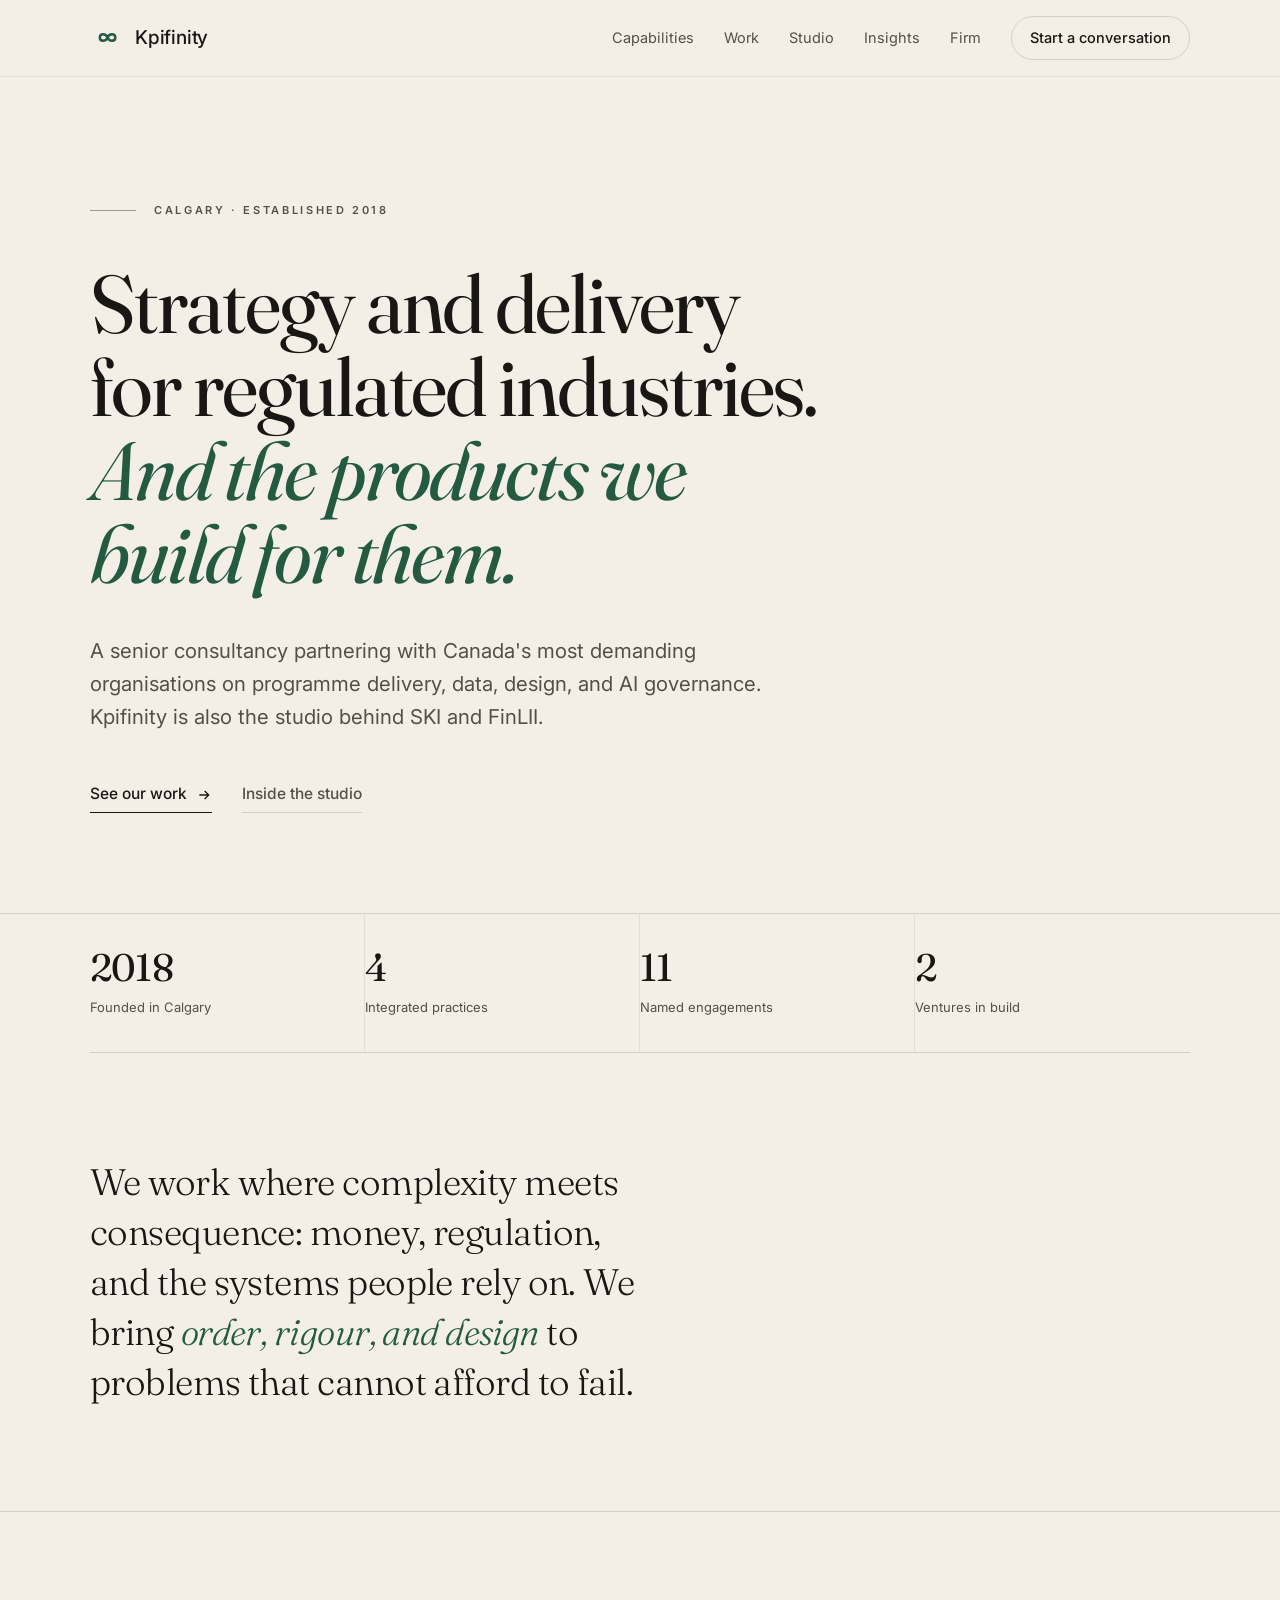
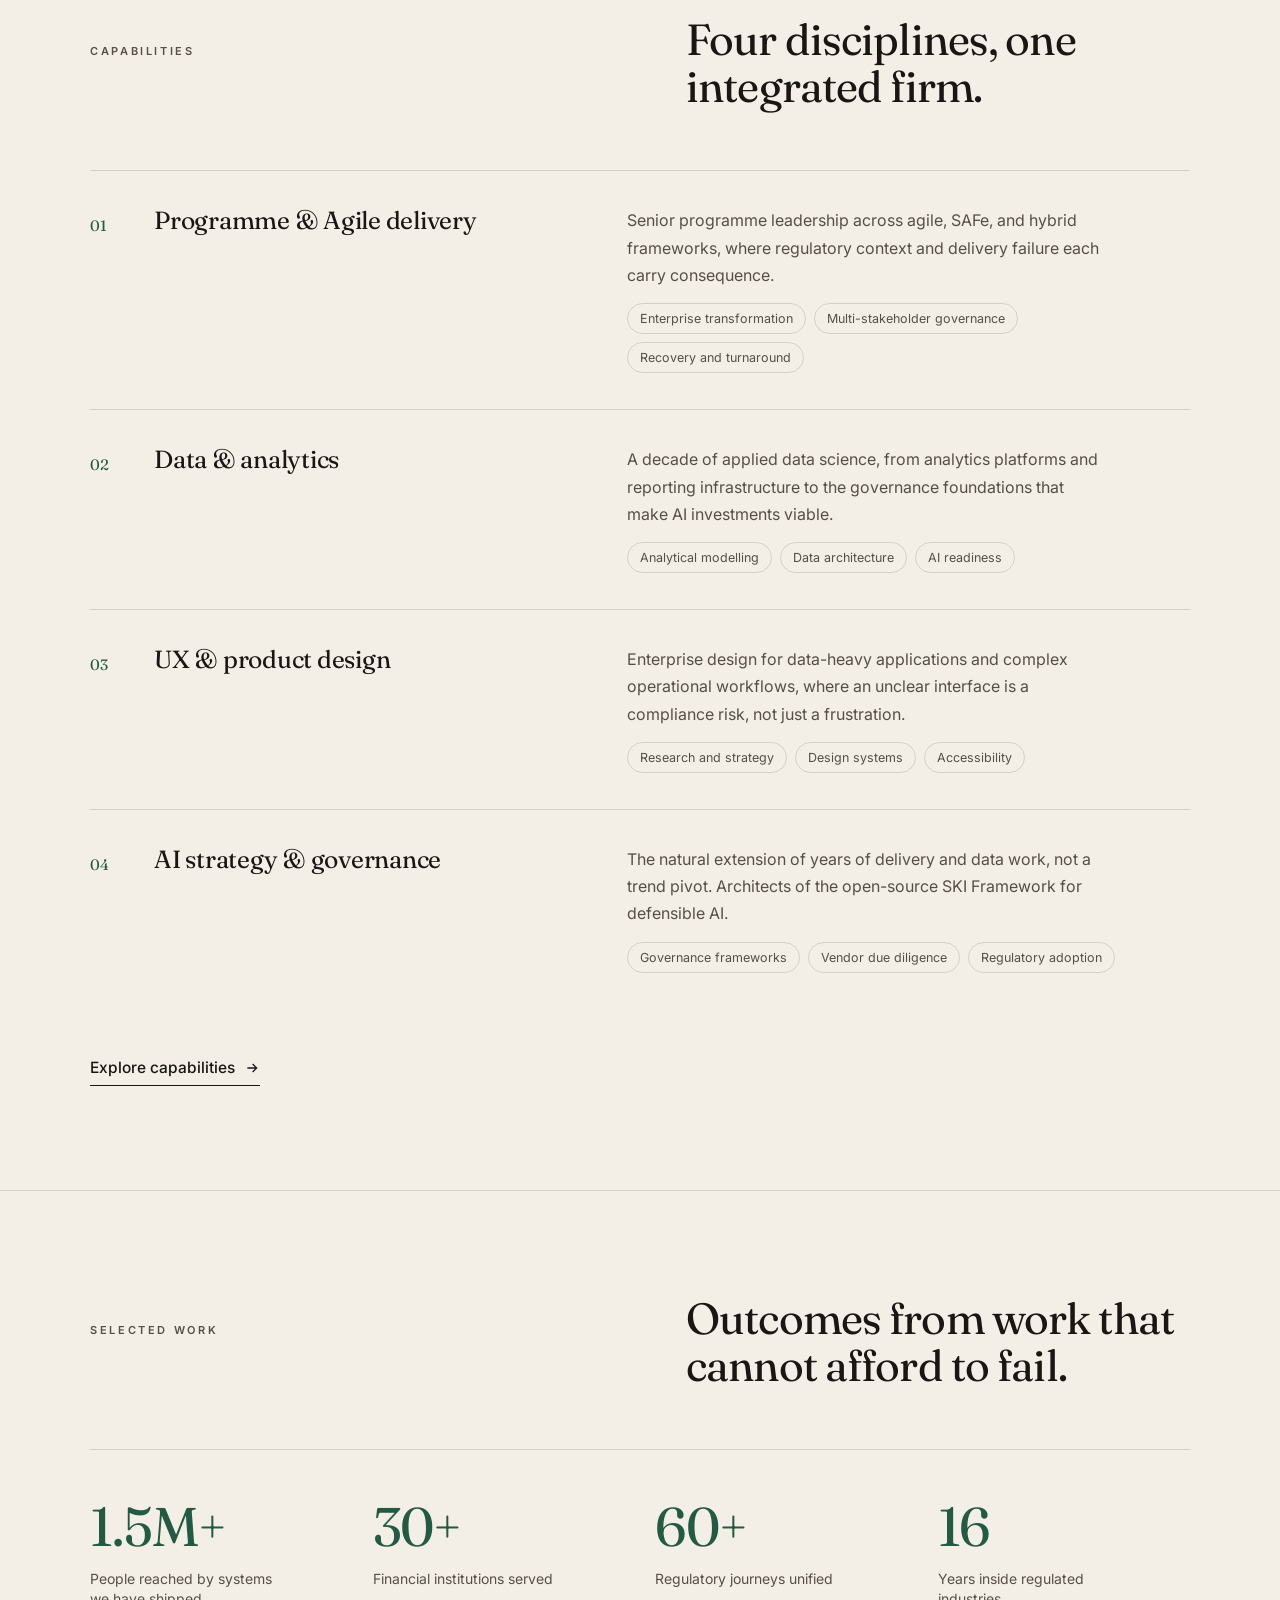
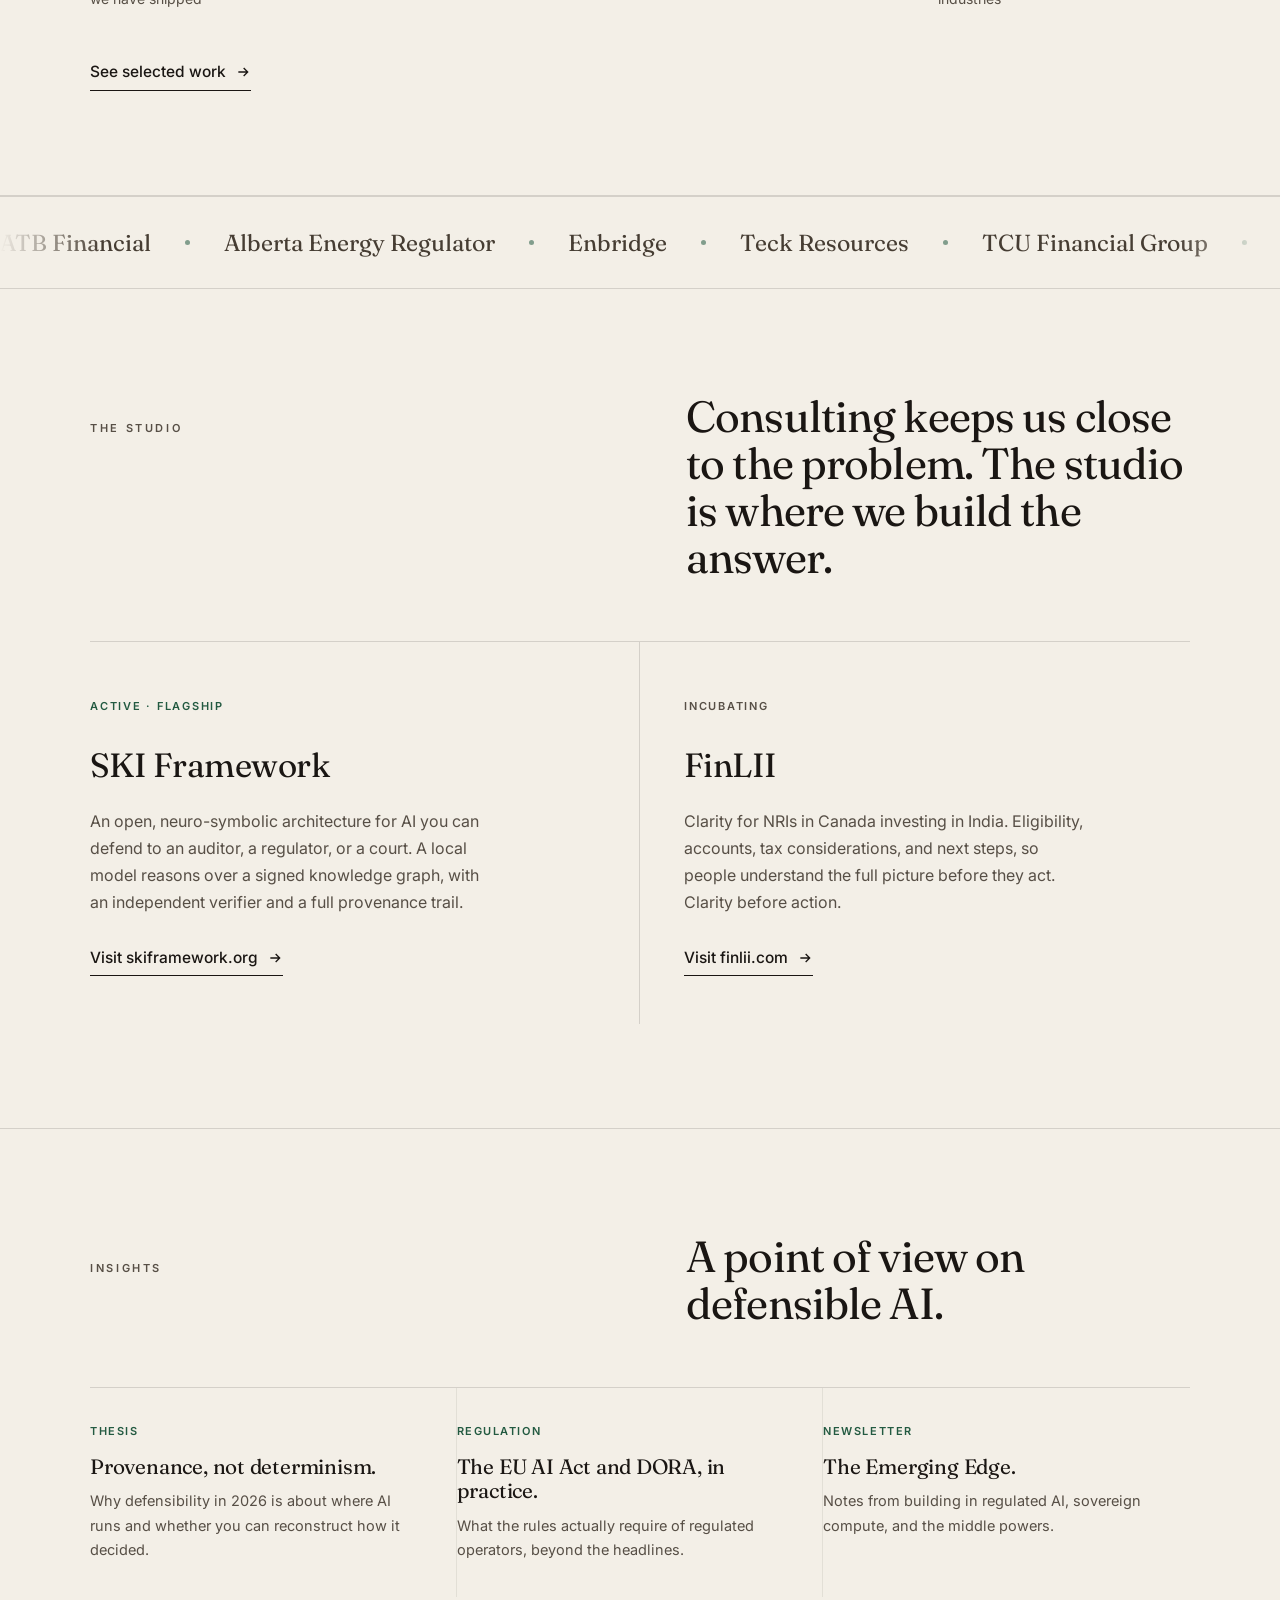
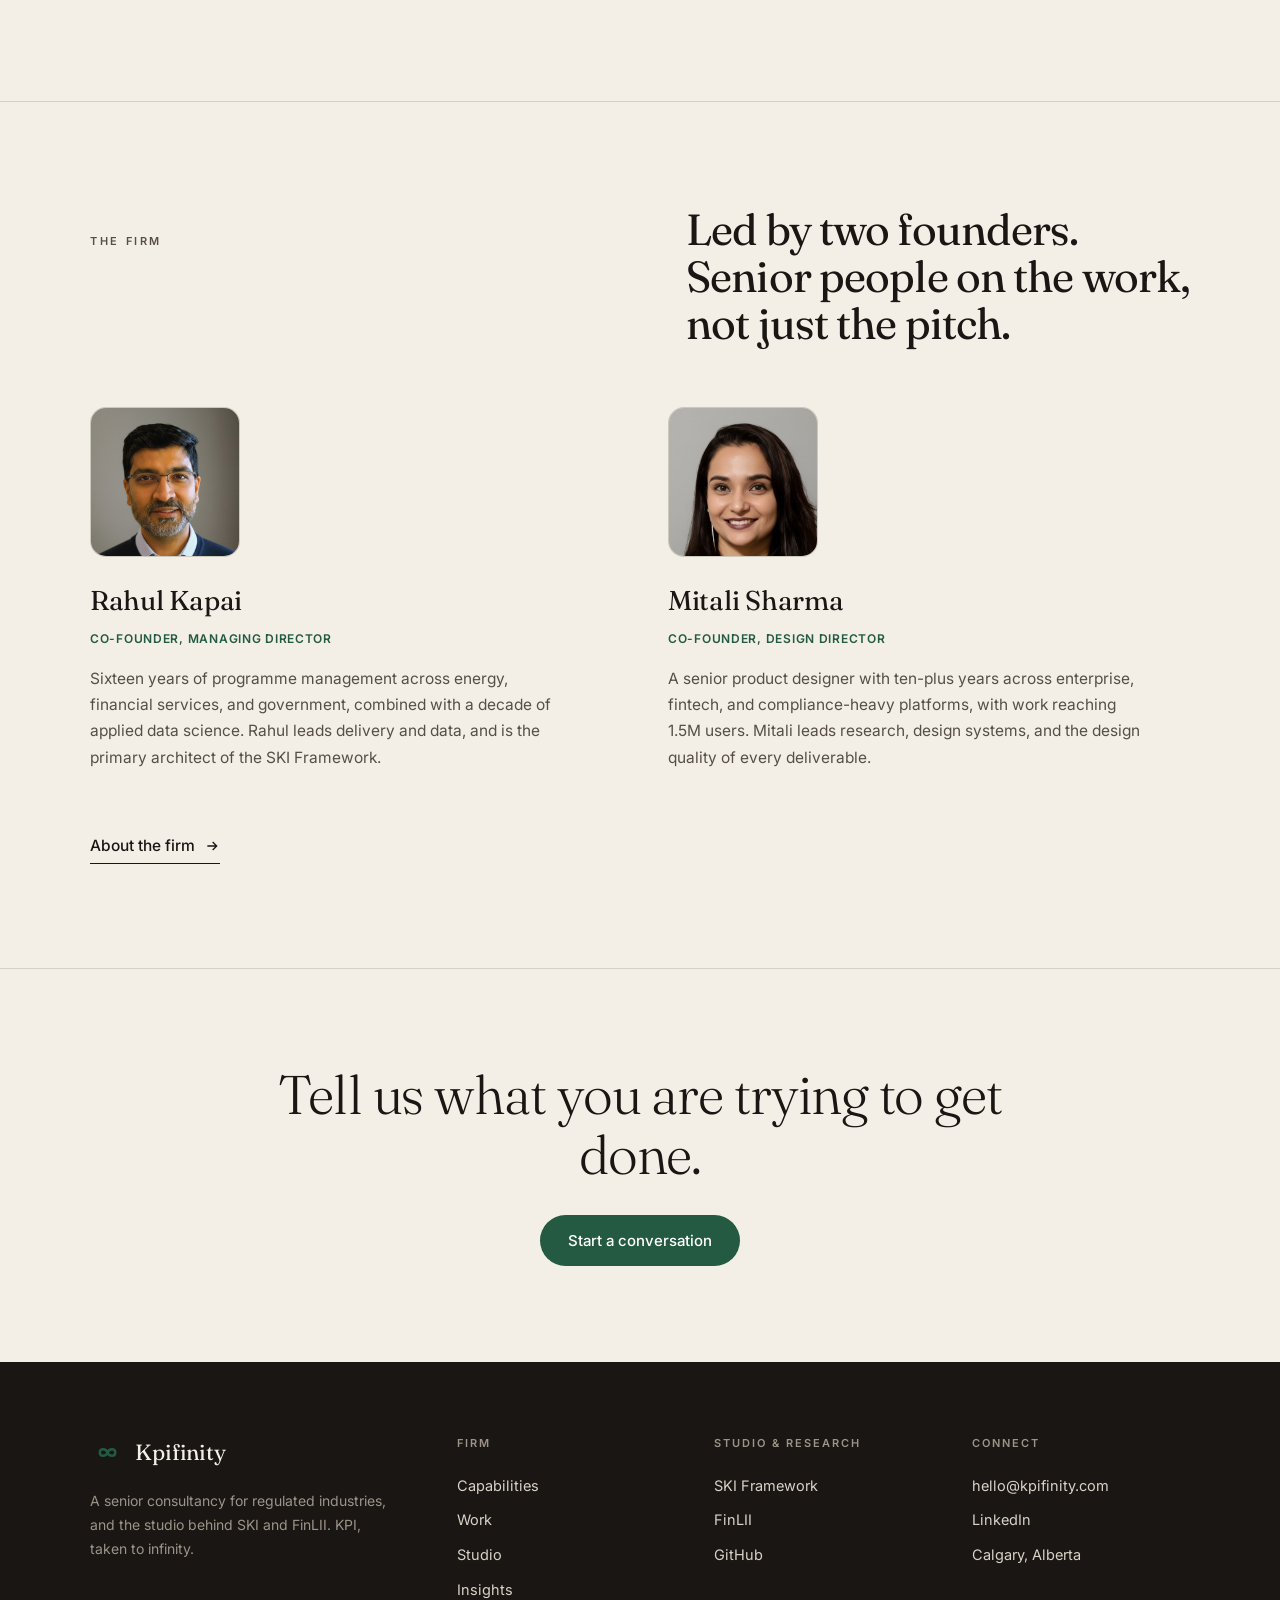
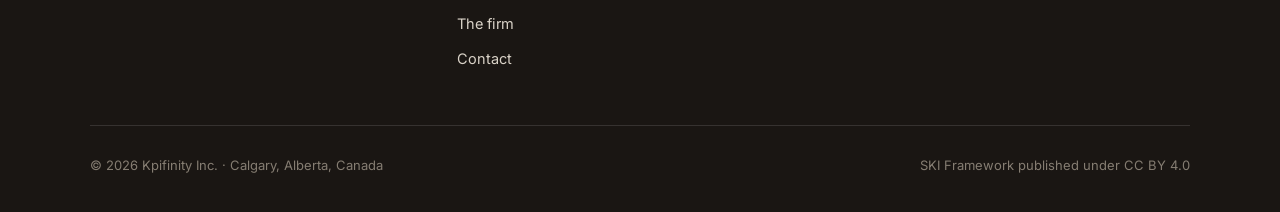
==== index.html @ 9489ce5f "Kpifinity website: initial publish" ====
<!DOCTYPE html>
<html lang="en">
<head>
<meta charset="utf-8">
<meta name="viewport" content="width=device-width, initial-scale=1">
<title>Kpifinity · Strategy and delivery for regulated industries</title>
<meta name="description" content="A senior consultancy partnering with Canada's regulated organisations on programme delivery, data, design, and AI governance. The studio behind SKI and FinLII.">
<link rel="canonical" href="https://kpifinity.com/">
<meta name="theme-color" content="#F3EFE7">
<meta property="og:type" content="website">
<meta property="og:site_name" content="Kpifinity">
<meta property="og:title" content="Kpifinity · Strategy and delivery for regulated industries">
<meta property="og:description" content="A senior consultancy partnering with Canada's regulated organisations on programme delivery, data, design, and AI governance. The studio behind SKI and FinLII.">
<meta property="og:url" content="https://kpifinity.com/">
<meta property="og:image" content="https://kpifinity.com/assets/img/og-image.png">
<meta name="twitter:card" content="summary_large_image">
<meta name="twitter:title" content="Kpifinity · Strategy and delivery for regulated industries">
<meta name="twitter:description" content="A senior consultancy partnering with Canada's regulated organisations on programme delivery, data, design, and AI governance. The studio behind SKI and FinLII.">
<meta name="twitter:image" content="https://kpifinity.com/assets/img/og-image.png">
<link rel="icon" href="assets/img/favicon.svg" type="image/svg+xml">
<link rel="apple-touch-icon" href="assets/img/favicon.svg">
<link rel="stylesheet" href="assets/css/site.css">
</head>
<body>
<a class="skip" href="#main">Skip to content</a>
<nav class="site" aria-label="Primary"><div class="wrap nav-in">
  <a class="brand" href="index.html"><img src="assets/img/logo.svg" alt="">Kpifinity</a>
  <button class="nav-burger" aria-label="Open menu" aria-expanded="false" aria-controls="navlinks"><span></span><span></span><span></span></button>
  <div class="nav-links" id="navlinks"><a href="capabilities.html">Capabilities</a><a href="work.html">Work</a><a href="studio.html">Studio</a><a href="insights.html">Insights</a><a href="firm.html">Firm</a><a class="nav-cta" href="contact.html">Start a conversation</a></div>
</div></nav>
<main id="main">
<header class="hero"><div class="wrap reveal">
  <div class="kick"><span class="ln"></span><span class="lbl">Calgary &middot; Established 2018</span></div>
  <h1 class="disp">Strategy and delivery for regulated industries. <span class="it acc">And the products we build for them.</span></h1>
  <p class="lead">A senior consultancy partnering with Canada's most demanding organisations on programme delivery, data, design, and AI governance. Kpifinity is also the studio behind SKI and FinLII.</p>
  <div class="hero-cta">
    <a class="link-arrow" href="work.html">See our work <svg viewBox="0 0 24 24" fill="none" stroke="currentColor" stroke-width="2"><path d="M5 12h14M13 6l6 6-6 6"/></svg></a>
    <a class="link-arrow ghost" href="studio.html">Inside the studio</a>
  </div>
</div></header>

<div class="wrap"><div class="meta">
  <div><div class="n serif">2018</div><div class="t">Founded in Calgary</div></div>
  <div><div class="n serif">4</div><div class="t">Integrated practices</div></div>
  <div><div class="n serif">11</div><div class="t">Named engagements</div></div>
  <div><div class="n serif">2</div><div class="t">Ventures in build</div></div>
</div></div>

<section class="blk"><div class="wrap">
  <p class="manifesto">We work where complexity meets consequence: money, regulation, and the systems people rely on. We bring <span class="acc">order, rigour, and design</span> to problems that cannot afford to fail.</p>
</div></section>

<section class="blk"><div class="wrap">
  <div class="sec-head"><span class="lbl">Capabilities</span><h2>Four disciplines, one integrated firm.</h2></div>
  <div class="cap"><div class="idx serif">01</div><div class="cap-body"><h3>Programme &amp; Agile delivery</h3><div><p>Senior programme leadership across agile, SAFe, and hybrid frameworks, where regulatory context and delivery failure each carry consequence.</p><ul><li>Enterprise transformation</li><li>Multi-stakeholder governance</li><li>Recovery and turnaround</li></ul></div></div></div>
  <div class="cap"><div class="idx serif">02</div><div class="cap-body"><h3>Data &amp; analytics</h3><div><p>A decade of applied data science, from analytics platforms and reporting infrastructure to the governance foundations that make AI investments viable.</p><ul><li>Analytical modelling</li><li>Data architecture</li><li>AI readiness</li></ul></div></div></div>
  <div class="cap"><div class="idx serif">03</div><div class="cap-body"><h3>UX &amp; product design</h3><div><p>Enterprise design for data-heavy applications and complex operational workflows, where an unclear interface is a compliance risk, not just a frustration.</p><ul><li>Research and strategy</li><li>Design systems</li><li>Accessibility</li></ul></div></div></div>
  <div class="cap"><div class="idx serif">04</div><div class="cap-body"><h3>AI strategy &amp; governance</h3><div><p>The natural extension of years of delivery and data work, not a trend pivot. Architects of the open-source SKI Framework for defensible AI.</p><ul><li>Governance frameworks</li><li>Vendor due diligence</li><li>Regulatory adoption</li></ul></div></div></div>
  <div style="margin-top:44px"><a class="link-arrow" href="capabilities.html">Explore capabilities <svg viewBox="0 0 24 24" fill="none" stroke="currentColor" stroke-width="2"><path d="M5 12h14M13 6l6 6-6 6"/></svg></a></div>
</div></section>

<section class="blk"><div class="wrap">
  <div class="sec-head"><span class="lbl">Selected work</span><h2>Outcomes from work that cannot afford to fail.</h2></div>
  <div class="impact">
    <div class="im"><b class="serif">1.5M+</b><span>People reached by systems we have shipped</span></div>
    <div class="im"><b class="serif">30+</b><span>Financial institutions served</span></div>
    <div class="im"><b class="serif">60+</b><span>Regulatory journeys unified</span></div>
    <div class="im"><b class="serif">16</b><span>Years inside regulated industries</span></div>
  </div>
  <div style="margin-top:48px"><a class="link-arrow" href="work.html">See selected work <svg viewBox="0 0 24 24" fill="none" stroke="currentColor" stroke-width="2"><path d="M5 12h14M13 6l6 6-6 6"/></svg></a></div>
</div></section>
<div class="clientband"><div class="marquee"><div class="marquee-track"><span>ATB Financial</span><span>Alberta Energy Regulator</span><span>Enbridge</span><span>Teck Resources</span><span>TCU Financial Group</span><span>Parkland</span><span>Celero</span><span>SAIT</span><span>BC Ministry of Finance</span><span>BC Ministry of Mining &amp; Critical Minerals</span><span>BlackTech</span><span>ATB Financial</span><span>Alberta Energy Regulator</span><span>Enbridge</span><span>Teck Resources</span><span>TCU Financial Group</span><span>Parkland</span><span>Celero</span><span>SAIT</span><span>BC Ministry of Finance</span><span>BC Ministry of Mining &amp; Critical Minerals</span><span>BlackTech</span></div></div></div>

<section class="blk"><div class="wrap">
  <div class="sec-head"><span class="lbl">The studio</span><h2>Consulting keeps us close to the problem. The studio is where we build the answer.</h2></div>
  <div class="studio">
    <div class="vent"><span class="vtag a">Active &middot; Flagship</span><h3>SKI Framework</h3><p>An open, neuro-symbolic architecture for AI you can defend to an auditor, a regulator, or a court. A local model reasons over a signed knowledge graph, with an independent verifier and a full provenance trail.</p><a class="link-arrow" href="https://skiframework.org">Visit skiframework.org <svg viewBox="0 0 24 24" fill="none" stroke="currentColor" stroke-width="2"><path d="M5 12h14M13 6l6 6-6 6"/></svg></a></div>
    <div class="vent"><span class="vtag i">Incubating</span><h3>FinLII</h3><p>Clarity for NRIs in Canada investing in India. Eligibility, accounts, tax considerations, and next steps, so people understand the full picture before they act. Clarity before action.</p><a class="link-arrow" href="https://finlii.com">Visit finlii.com <svg viewBox="0 0 24 24" fill="none" stroke="currentColor" stroke-width="2"><path d="M5 12h14M13 6l6 6-6 6"/></svg></a></div>
  </div>
</div></section>

<section class="blk"><div class="wrap">
  <div class="sec-head"><span class="lbl">Insights</span><h2>A point of view on defensible AI.</h2></div>
  <div class="ins">
    <a href="insights.html"><div class="c">Thesis</div><h3>Provenance, not determinism.</h3><p>Why defensibility in 2026 is about where AI runs and whether you can reconstruct how it decided.</p></a>
    <a href="insights.html"><div class="c">Regulation</div><h3>The EU AI Act and DORA, in practice.</h3><p>What the rules actually require of regulated operators, beyond the headlines.</p></a>
    <a href="insights.html"><div class="c">Newsletter</div><h3>The Emerging Edge.</h3><p>Notes from building in regulated AI, sovereign compute, and the middle powers.</p></a>
  </div>
</div></section>

<section class="blk"><div class="wrap">
  <div class="sec-head"><span class="lbl">The firm</span><h2>Led by two founders. Senior people on the work, not just the pitch.</h2></div>
  <div class="people">
    <div class="person"><img class="portrait" src="assets/img/rahul.jpg" alt="Portrait of Rahul Kapai, Co-founder and Managing Director" width="800" height="1000"><div class="nm">Rahul Kapai</div><div class="ro">Co-founder, Managing Director</div><p>Sixteen years of programme management across energy, financial services, and government, combined with a decade of applied data science. Rahul leads delivery and data, and is the primary architect of the SKI Framework.</p></div>
    <div class="person"><img class="portrait" src="assets/img/mitali.jpg" alt="Portrait of Mitali Sharma, Co-founder and Design Director" width="800" height="1000"><div class="nm">Mitali Sharma</div><div class="ro">Co-founder, Design Director</div><p>A senior product designer with ten-plus years across enterprise, fintech, and compliance-heavy platforms, with work reaching 1.5M users. Mitali leads research, design systems, and the design quality of every deliverable.</p></div>
  </div>
  <div style="margin-top:44px"><a class="link-arrow" href="firm.html">About the firm <svg viewBox="0 0 24 24" fill="none" stroke="currentColor" stroke-width="2"><path d="M5 12h14M13 6l6 6-6 6"/></svg></a></div>
</div></section>

<section class="cta-band"><div class="wrap">
  <h2>Tell us what you are trying to get done.</h2>
  <a class="btn" href="contact.html">Start a conversation</a>
</div></section>
</main>
<footer class="site"><div class="wrap">
  <div class="foot-top">
    <div>
      <div class="foot-brand"><img src="assets/img/logo.svg" alt="">Kpifinity</div>
      <p class="foot-tag">A senior consultancy for regulated industries, and the studio behind SKI and FinLII. KPI, taken to infinity.</p>
    </div>
    <div class="fcol"><h5>Firm</h5>
      <a href="capabilities.html">Capabilities</a><a href="work.html">Work</a>
      <a href="studio.html">Studio</a><a href="insights.html">Insights</a>
      <a href="firm.html">The firm</a><a href="contact.html">Contact</a>
    </div>
    <div class="fcol"><h5>Studio &amp; research</h5>
      <a href="https://skiframework.org">SKI Framework</a>
      <a href="https://finlii.com">FinLII</a>
      <a href="https://github.com/kpifinity">GitHub</a>
    </div>
    <div class="fcol"><h5>Connect</h5>
      <a href="mailto:hello@kpifinity.com">hello@kpifinity.com</a>
      <a href="https://www.linkedin.com/company/kpifinity">LinkedIn</a>
      <a href="#">Calgary, Alberta</a>
    </div>
  </div>
  <div class="foot-bot"><span>&copy; 2026 Kpifinity Inc. &middot; Calgary, Alberta, Canada</span>
  <span>SKI Framework published under CC BY 4.0</span></div>
</div></footer>
<script>
(function(){
  var n=document.querySelector('nav.site'), b=document.querySelector('.nav-burger');
  if(b){b.addEventListener('click',function(){var o=n.classList.toggle('open');b.setAttribute('aria-expanded',o);b.setAttribute('aria-label',o?'Close menu':'Open menu');});}
  document.body.classList.add('reveal-ready');
  var els=document.querySelectorAll('section.blk, .cta-band, .meta');
  if('IntersectionObserver' in window){
    var io=new IntersectionObserver(function(es){es.forEach(function(e){if(e.isIntersecting){e.target.classList.add('seen');io.unobserve(e.target);}});},{threshold:0.12});
    els.forEach(function(el){io.observe(el);});
  } else { els.forEach(function(el){el.classList.add('seen');}); }
})();
</script>
</body>
</html>
---- assets/css/site.css ----
/* ===================== Kpifinity design system ===================== */
@import url('https://fonts.googleapis.com/css2?family=Fraunces:ital,opsz,wght@0,9..144,300;0,9..144,400;0,9..144,500;1,9..144,400;1,9..144,500&family=Inter:wght@400;500;600&display=swap');

:root{
  --paper:#F3EFE7; --paper2:#EBE5D8; --ink:#1A1613; --soft:#574F46; --softer:#6A6359;
  --line:rgba(26,22,19,.14); --line2:rgba(26,22,19,.075);
  --accent:#235A41; --accentd:#173B2B; --accentl:#3E7A60;
  --maxw:1180px;
}
*{box-sizing:border-box;margin:0;padding:0}
html{scroll-behavior:smooth}
body{background:var(--paper);color:var(--ink);font-family:'Inter',system-ui,sans-serif;
  line-height:1.7;-webkit-font-smoothing:antialiased;font-size:17px}
.wrap{max-width:var(--maxw);margin:0 auto;padding:0 40px}
@media(max-width:720px){.wrap{padding:0 22px}}
a{color:inherit;text-decoration:none}
.serif{font-family:'Fraunces',serif}
.it{font-style:italic}
.acc{color:var(--accent)}
.lbl{font-size:11px;letter-spacing:.24em;text-transform:uppercase;font-weight:600;color:var(--soft)}
.center{text-align:center}

/* ---- nav ---- */
nav.site{position:sticky;top:0;z-index:40;background:rgba(243,239,231,.85);backdrop-filter:blur(10px);border-bottom:1px solid var(--line2)}
.nav-in{display:flex;align-items:center;justify-content:space-between;height:76px}
.brand{display:flex;align-items:center;gap:11px;font-weight:500;font-size:19px;letter-spacing:-.01em}
.brand img{width:34px;height:21px}
.nav-links{display:flex;gap:30px;align-items:center;font-size:14.5px;color:var(--soft)}
.nav-links a{transition:color .2s;position:relative}
.nav-links a:hover{color:var(--ink)}
.nav-links a.active{color:var(--ink)}
.nav-links a.active::after{content:"";position:absolute;left:0;right:0;bottom:-6px;height:1px;background:var(--accent)}
.nav-cta{color:var(--ink)!important;font-weight:500;border:1px solid var(--line);border-radius:999px;padding:9px 18px}
.nav-cta::after{display:none!important}
.nav-cta:hover{background:var(--accent);color:#fff!important;border-color:var(--accent)}

/* ---- generic links ---- */
.link-arrow{display:inline-flex;align-items:center;gap:9px;font-weight:500;font-size:15.5px;border-bottom:1px solid var(--ink);padding-bottom:4px;transition:gap .2s}
.link-arrow:hover{gap:15px}
.link-arrow.ghost{border-color:var(--line);color:var(--soft)}
.link-arrow svg{width:16px;height:16px}

/* ---- home hero ---- */
.hero{padding:124px 0 100px;border-bottom:1px solid var(--line)}
.kick{display:flex;gap:18px;align-items:center;margin-bottom:42px}
.kick .ln{height:1px;width:46px;background:var(--ink);opacity:.4}
h1.disp{font-family:'Fraunces',serif;font-weight:400;font-size:clamp(2.6rem,6.4vw,5.4rem);line-height:1.02;letter-spacing:-.025em;max-width:15ch}
.lead{margin-top:38px;max-width:52ch;font-size:clamp(1.05rem,1.6vw,1.28rem);color:var(--soft);line-height:1.62}
.hero-cta{margin-top:48px;display:flex;gap:30px;align-items:center;flex-wrap:wrap}

/* ---- inner page header ---- */
.page-hero{padding:104px 0 72px;border-bottom:1px solid var(--line)}
.page-hero h1{font-family:'Fraunces',serif;font-weight:400;font-size:clamp(2.2rem,5vw,3.8rem);line-height:1.04;letter-spacing:-.022em;max-width:18ch;margin-top:34px}
.page-hero .lead{margin-top:30px}

/* ---- meta strip ---- */
.meta{display:grid;grid-template-columns:repeat(4,1fr);border-bottom:1px solid var(--line)}
.meta>div{padding:34px 0;border-right:1px solid var(--line2)}
.meta>div:last-child{border-right:0}
.meta .n{font-family:'Fraunces',serif;font-size:2.4rem;font-weight:400;letter-spacing:-.02em;line-height:1}
.meta .t{margin-top:10px;font-size:13px;color:var(--soft)}
@media(max-width:720px){.meta{grid-template-columns:1fr 1fr}.meta>div{padding:24px 0}.meta>div:nth-child(2n){border-right:0}}

/* ---- section frame ---- */
section.blk{padding:104px 0;border-bottom:1px solid var(--line)}
section.blk.tight{padding:80px 0}
.sec-head{display:flex;justify-content:space-between;align-items:baseline;margin-bottom:60px;gap:24px;flex-wrap:wrap}
.sec-head h2{font-family:'Fraunces',serif;font-weight:400;font-size:clamp(1.8rem,3.4vw,2.9rem);letter-spacing:-.02em;line-height:1.08;max-width:18ch}
.manifesto{font-family:'Fraunces',serif;font-weight:300;font-size:clamp(1.5rem,3vw,2.3rem);line-height:1.36;letter-spacing:-.015em;max-width:24ch}
.manifesto .acc{font-style:italic}

/* ---- prose ---- */
.prose{max-width:62ch}
.prose p{color:var(--soft);font-size:17px;margin-bottom:1.2em}
.prose p.big{font-size:1.18rem;color:var(--ink)}
.prose h3{font-family:'Fraunces',serif;font-weight:400;font-size:1.5rem;letter-spacing:-.01em;margin:2em 0 .6em}

/* ---- capabilities list ---- */
.cap{display:grid;grid-template-columns:64px 1fr;padding:36px 0;border-top:1px solid var(--line);transition:background .25s}
.cap:hover{background:var(--paper2)}
.cap .idx{font-family:'Fraunces',serif;font-size:15px;color:var(--accent);padding-top:6px}
.cap-body{display:grid;grid-template-columns:1fr 1.3fr;gap:40px}
.cap h3{font-family:'Fraunces',serif;font-weight:400;font-size:1.55rem;letter-spacing:-.01em;line-height:1.12}
.cap p{color:var(--soft);font-size:16px;max-width:48ch}
.cap ul{list-style:none;margin-top:14px;display:flex;flex-wrap:wrap;gap:8px}
.cap li{font-size:12.5px;color:var(--soft);border:1px solid var(--line);border-radius:999px;padding:4px 12px}
@media(max-width:760px){.cap{grid-template-columns:36px 1fr}.cap-body{grid-template-columns:1fr;gap:14px}}

/* ---- capability detail (capabilities page) ---- */
.capdetail{display:grid;grid-template-columns:.8fr 1.2fr;gap:48px;padding:64px 0;border-top:1px solid var(--line)}
.capdetail .idx{font-family:'Fraunces',serif;font-size:14px;color:var(--accent);margin-bottom:14px;display:block}
.capdetail h2{font-family:'Fraunces',serif;font-weight:400;font-size:2rem;letter-spacing:-.015em;line-height:1.08}
.capdetail p{color:var(--soft);font-size:16.5px;margin-bottom:1em}
.capdetail .who{font-size:13px;color:var(--softer);margin-top:18px;letter-spacing:.02em}
.capdetail ul{list-style:none;margin:8px 0 0}
.capdetail ul li{padding:11px 0;border-bottom:1px solid var(--line2);font-size:15.5px;color:var(--ink)}
@media(max-width:760px){.capdetail{grid-template-columns:1fr;gap:22px;padding:48px 0}}

/* ---- work rows ---- */
.work{border-top:1px solid var(--line)}
.work-row{display:grid;grid-template-columns:1fr auto;gap:40px;padding:38px 0;border-bottom:1px solid var(--line);align-items:center;transition:background .25s}
.work-row:hover{background:var(--paper2)}
.work-meta{font-size:11px;letter-spacing:.16em;text-transform:uppercase;color:var(--soft);font-weight:600}
.work-row h3{font-family:'Fraunces',serif;font-weight:400;font-size:1.7rem;letter-spacing:-.015em;margin:12px 0 8px;line-height:1.1}
.work-row p{color:var(--soft);font-size:15.5px;max-width:54ch}
.work-metrics{display:flex;gap:30px;text-align:right}
.work-metrics .m b{font-family:'Fraunces',serif;font-size:1.9rem;font-weight:400;display:block;line-height:1;color:var(--accent)}
.work-metrics .m span{font-size:11.5px;color:var(--soft);letter-spacing:.04em}
@media(max-width:760px){.work-row{grid-template-columns:1fr}.work-metrics{text-align:left;gap:26px}}

/* ---- full case study ---- */
.case{padding:64px 0;border-top:1px solid var(--line)}
.case .top{display:flex;justify-content:space-between;gap:24px;flex-wrap:wrap;align-items:baseline}
.case h2{font-family:'Fraunces',serif;font-weight:400;font-size:2.1rem;letter-spacing:-.015em;line-height:1.06;max-width:20ch;margin:14px 0 0}
.case .role{font-size:13px;color:var(--softer);margin-top:8px}
.case-grid{display:grid;grid-template-columns:repeat(3,1fr);gap:32px;margin-top:36px}
.case-grid h4{font-size:11px;letter-spacing:.16em;text-transform:uppercase;color:var(--accent);font-weight:600;margin-bottom:10px}
.case-grid p{color:var(--soft);font-size:15.5px}
.case-metrics{display:flex;gap:44px;margin-top:36px;flex-wrap:wrap}
.case-metrics .m b{font-family:'Fraunces',serif;font-size:2.4rem;font-weight:400;display:block;line-height:1;color:var(--accent)}
.case-metrics .m span{font-size:12.5px;color:var(--soft)}
@media(max-width:760px){.case-grid{grid-template-columns:1fr;gap:22px}}

/* ---- clients ---- */
.clients{display:grid;grid-template-columns:repeat(3,1fr)}
.clients div{font-family:'Fraunces',serif;font-size:1.12rem;padding:18px 0;border-top:1px solid var(--line2);color:#33291f}
@media(max-width:720px){.clients{grid-template-columns:1fr 1fr}}
.nda{margin-top:24px;font-size:13px;color:var(--soft)}

/* ---- studio ---- */
.studio{display:grid;grid-template-columns:1fr 1fr;border-top:1px solid var(--line)}
.vent{padding:48px 44px 48px 0;border-right:1px solid var(--line)}
.vent:last-child{padding-right:0;padding-left:44px;border-right:0}
.vtag{font-size:11px;letter-spacing:.16em;text-transform:uppercase;font-weight:600}
.vtag.a{color:var(--accent)}.vtag.i{color:var(--soft)}
.vent h3{font-family:'Fraunces',serif;font-weight:400;font-size:2.1rem;letter-spacing:-.015em;margin:18px 0 14px}
.vent p{color:var(--soft);font-size:16px;max-width:40ch;margin-bottom:26px}
@media(max-width:760px){.studio{grid-template-columns:1fr}.vent{padding:40px 0;border-right:0;border-bottom:1px solid var(--line)}.vent:last-child{padding-left:0;border-bottom:0}}

/* ---- insights ---- */
.ins{display:grid;grid-template-columns:repeat(3,1fr);border-top:1px solid var(--line)}
.ins a{padding:34px 30px 34px 0;border-right:1px solid var(--line2);transition:background .25s}
.ins a:last-child{border-right:0}
.ins a:hover{background:var(--paper2)}
.ins .c{font-size:11px;letter-spacing:.14em;text-transform:uppercase;color:var(--accent);font-weight:600}
.ins h3{font-family:'Fraunces',serif;font-weight:400;font-size:1.3rem;letter-spacing:-.01em;margin:14px 0 10px;line-height:1.18}
.ins p{font-size:14.5px;color:var(--soft)}
@media(max-width:760px){.ins{grid-template-columns:1fr}.ins a{border-right:0;border-bottom:1px solid var(--line2);padding:26px 0}}

/* ---- people ---- */
.people{display:grid;grid-template-columns:1fr 1fr;gap:56px}
.person .nm{font-family:'Fraunces',serif;font-size:1.7rem;font-weight:400;letter-spacing:-.01em}
.person .ro{font-size:12px;letter-spacing:.06em;color:var(--accent);margin:6px 0 16px;text-transform:uppercase;font-weight:600}
.person p{color:var(--soft);font-size:15.5px;max-width:48ch;margin-bottom:1em}
.person .pl{font-size:14px}
@media(max-width:720px){.people{grid-template-columns:1fr;gap:40px}}

/* ---- timeline ---- */
.tl{border-top:1px solid var(--line)}
.tl-row{display:grid;grid-template-columns:160px 1fr;gap:32px;padding:30px 0;border-bottom:1px solid var(--line2)}
.tl-row .yr{font-family:'Fraunces',serif;font-size:1.2rem;color:var(--accent)}
.tl-row h4{font-size:16px;font-weight:600;margin-bottom:6px}
.tl-row p{color:var(--soft);font-size:15px;max-width:60ch}
@media(max-width:720px){.tl-row{grid-template-columns:1fr;gap:6px}}

/* ---- contact ---- */
.contact-hero{padding:110px 0 60px}
.contact-hero h1{font-family:'Fraunces',serif;font-weight:300;font-size:clamp(2.2rem,5vw,4rem);letter-spacing:-.02em;line-height:1.08;max-width:20ch;margin-top:26px}
.em-big{display:inline-flex;align-items:center;gap:12px;margin-top:34px;font-family:'Fraunces',serif;font-size:clamp(1.4rem,3vw,2rem);border-bottom:1px solid var(--ink);padding-bottom:6px}
.contact-grid{display:grid;grid-template-columns:1fr 1fr;gap:56px;padding:80px 0;border-top:1px solid var(--line)}
@media(max-width:760px){.contact-grid{grid-template-columns:1fr;gap:40px}}
.field{margin-bottom:20px}
.field label{display:block;font-size:12px;letter-spacing:.08em;text-transform:uppercase;color:var(--soft);margin-bottom:7px;font-weight:600}
.field input,.field select,.field textarea{width:100%;background:transparent;border:1px solid var(--line);border-radius:8px;padding:12px 14px;font-family:inherit;font-size:15px;color:var(--ink)}
.field input:focus,.field select:focus,.field textarea:focus{outline:none;border-color:var(--accent)}
.btn{display:inline-block;background:var(--accent);color:#fff;border:0;border-radius:999px;padding:13px 28px;font-family:inherit;font-size:15px;font-weight:500;cursor:pointer;transition:background .2s}
.btn:hover{background:var(--accentd)}
.fact{padding:16px 0;border-bottom:1px solid var(--line2)}
.fact .k{font-size:12px;letter-spacing:.08em;text-transform:uppercase;color:var(--soft);font-weight:600}
.fact .v{font-size:16px;margin-top:3px}

/* ---- CTA band ---- */
.cta-band{padding:96px 0;text-align:center}
.cta-band h2{font-family:'Fraunces',serif;font-weight:300;font-size:clamp(2rem,4.4vw,3.4rem);letter-spacing:-.02em;line-height:1.1;max-width:22ch;margin:0 auto 30px}

/* ---- footer ---- */
footer.site{background:var(--ink);color:#D9D2C7;padding:72px 0 36px}
.foot-top{display:grid;grid-template-columns:1.5fr 1fr 1fr 1fr;gap:40px;padding-bottom:48px;border-bottom:1px solid rgba(255,255,255,.12)}
.foot-brand{display:flex;align-items:center;gap:11px;font-family:'Fraunces',serif;font-size:22px;color:#F3EFE7}
.foot-brand img{width:34px;height:21px}
.foot-tag{margin-top:18px;font-size:14px;color:#9C9488;max-width:34ch}
footer.site h5{font-size:11px;letter-spacing:.18em;text-transform:uppercase;color:#9C9488;font-weight:600;margin-bottom:16px}
footer.site .fcol a{display:block;font-size:14.5px;color:#D9D2C7;padding:5px 0;transition:color .2s}
footer.site .fcol a:hover{color:#fff}
.foot-bot{display:flex;justify-content:space-between;flex-wrap:wrap;gap:12px;padding-top:28px;font-size:13px;color:#857D72}
@media(max-width:760px){.foot-top{grid-template-columns:1fr 1fr;gap:32px}}
@media(max-width:480px){.foot-top{grid-template-columns:1fr}}

/* reveal */
.reveal{opacity:0;transform:translateY(16px);animation:rise .9s cubic-bezier(.2,.7,.2,1) forwards}
@keyframes rise{to{opacity:1;transform:none}}

/* ---- selected engagements ---- */
.englist{border-top:1px solid var(--line)}
.eng{display:grid;grid-template-columns:.95fr 1.15fr;gap:44px;padding:30px 0;border-bottom:1px solid var(--line2);transition:background .25s}
.eng:hover{background:var(--paper2)}
.eng .cl{font-family:'Fraunces',serif;font-size:1.3rem;letter-spacing:-.01em;line-height:1.12}
.eng .sec{font-size:11px;letter-spacing:.16em;text-transform:uppercase;color:var(--accent);font-weight:600;margin-top:8px}
.eng p{color:var(--soft);font-size:15.5px;max-width:52ch}
@media(max-width:760px){.eng{grid-template-columns:1fr;gap:8px;padding:24px 0}}

/* ---- work: sectors + unified projects ---- */
.sector{display:flex;align-items:baseline;gap:18px;margin-top:56px;margin-bottom:4px}
.sector:first-child{margin-top:0}
.sector .idx{color:var(--accent);font-size:14px}
.sector h2{font-family:'Fraunces',serif;font-weight:400;font-size:clamp(1.5rem,3vw,2rem);letter-spacing:-.02em}
.projlist{border-top:1px solid var(--line)}
.proj{display:grid;grid-template-columns:.85fr 1.15fr;gap:44px;padding:32px 0;border-bottom:1px solid var(--line2);transition:background .25s}
.proj:hover{background:var(--paper2)}
.proj .cl{font-family:'Fraunces',serif;font-size:1.4rem;letter-spacing:-.01em;line-height:1.1}
.proj .role{font-size:11px;letter-spacing:.16em;text-transform:uppercase;color:var(--accent);font-weight:600;margin-top:10px}
.proj p{color:var(--soft);font-size:15.5px;max-width:54ch}
.proj .hl{margin-top:16px;padding-top:14px;border-top:1px solid var(--line2);font-size:13px;color:var(--ink);letter-spacing:.02em;font-weight:500}
@media(max-width:760px){.proj{grid-template-columns:1fr;gap:14px;padding:26px 0}}

/* ---- a11y, mobile menu, portraits, scroll reveal ---- */
.skip{position:absolute;left:-999px;top:0;background:var(--ink);color:#fff;padding:10px 16px;border-radius:0 0 8px 0;z-index:60}
.skip:focus{left:0}
a:focus-visible,button:focus-visible,input:focus-visible,select:focus-visible,textarea:focus-visible{outline:2px solid var(--accent);outline-offset:3px}
.nav-burger{display:none;flex-direction:column;gap:5px;width:42px;height:38px;align-items:center;justify-content:center;background:transparent;border:1px solid var(--line);border-radius:9px;cursor:pointer}
.nav-burger span{display:block;width:18px;height:2px;background:var(--ink);transition:.25s}
nav.site.open .nav-burger span:nth-child(1){transform:translateY(7px) rotate(45deg)}
nav.site.open .nav-burger span:nth-child(2){opacity:0}
nav.site.open .nav-burger span:nth-child(3){transform:translateY(-7px) rotate(-45deg)}
@media(max-width:920px){
  .nav-burger{display:flex}
  .nav-links{position:absolute;top:75px;left:0;right:0;background:var(--paper);border-bottom:1px solid var(--line);flex-direction:column;align-items:flex-start;gap:0;padding:6px 0;display:none}
  nav.site.open .nav-links{display:flex}
  .nav-links a:not(.nav-cta){display:block!important;width:100%;padding:14px 40px;border-bottom:1px solid var(--line2);color:var(--ink)}
  .nav-links a.active::after{display:none}
  .nav-cta{margin:14px 40px}
}
.portrait{display:block;width:100%;max-width:300px;aspect-ratio:4/5;object-fit:cover;border-radius:10px;border:1px solid var(--line);margin-bottom:24px;background:var(--paper2)}
.reveal-ready section.blk,.reveal-ready .cta-band,.reveal-ready .meta{opacity:0;transform:translateY(22px);transition:opacity .8s cubic-bezier(.2,.7,.2,1),transform .8s cubic-bezier(.2,.7,.2,1)}
.reveal-ready section.blk.seen,.reveal-ready .cta-band.seen,.reveal-ready .meta.seen{opacity:1;transform:none}
@media(prefers-reduced-motion:reduce){
  .reveal-ready section.blk,.reveal-ready .cta-band,.reveal-ready .meta{opacity:1!important;transform:none!important;transition:none}
  .reveal{animation:none}
}

/* ---- home: impact numbers + client marquee ---- */
.impact{display:grid;grid-template-columns:repeat(4,1fr);gap:30px;border-top:1px solid var(--line);padding-top:50px}
.impact .im b{font-family:'Fraunces',serif;font-weight:400;font-size:clamp(2.4rem,5vw,3.4rem);line-height:1;color:var(--accent);display:block;letter-spacing:-.02em}
.impact .im span{display:block;margin-top:14px;font-size:14px;color:var(--soft);max-width:22ch;line-height:1.45}
@media(max-width:760px){.impact{grid-template-columns:1fr 1fr;gap:30px 24px}}
.clientband{border-top:1px solid var(--line);border-bottom:1px solid var(--line)}
.marquee{display:flex;overflow:hidden;-webkit-mask-image:linear-gradient(90deg,transparent,#000 8%,#000 92%,transparent);mask-image:linear-gradient(90deg,transparent,#000 8%,#000 92%,transparent)}
.marquee-track{display:flex;white-space:nowrap;animation:scrollx 46s linear infinite;will-change:transform}
.marquee:hover .marquee-track{animation-play-state:paused}
.marquee-track span{font-family:'Fraunces',serif;font-size:1.45rem;color:#463d33;padding:26px 0;display:inline-flex;align-items:center}
.marquee-track span::after{content:"";width:5px;height:5px;border-radius:50%;background:var(--accent);opacity:.55;margin:0 34px}
@keyframes scrollx{from{transform:translateX(0)}to{transform:translateX(-50%)}}
@media(prefers-reduced-motion:reduce){.marquee-track{animation:none}}

/* ---- portrait: small square headshot (override) ---- */
.portrait{width:150px;height:150px;max-width:none;aspect-ratio:1/1;border-radius:16px;object-fit:cover;margin-bottom:20px;border:1px solid var(--line);background:var(--paper2)}
@media(max-width:760px){.portrait{width:128px;height:128px}}
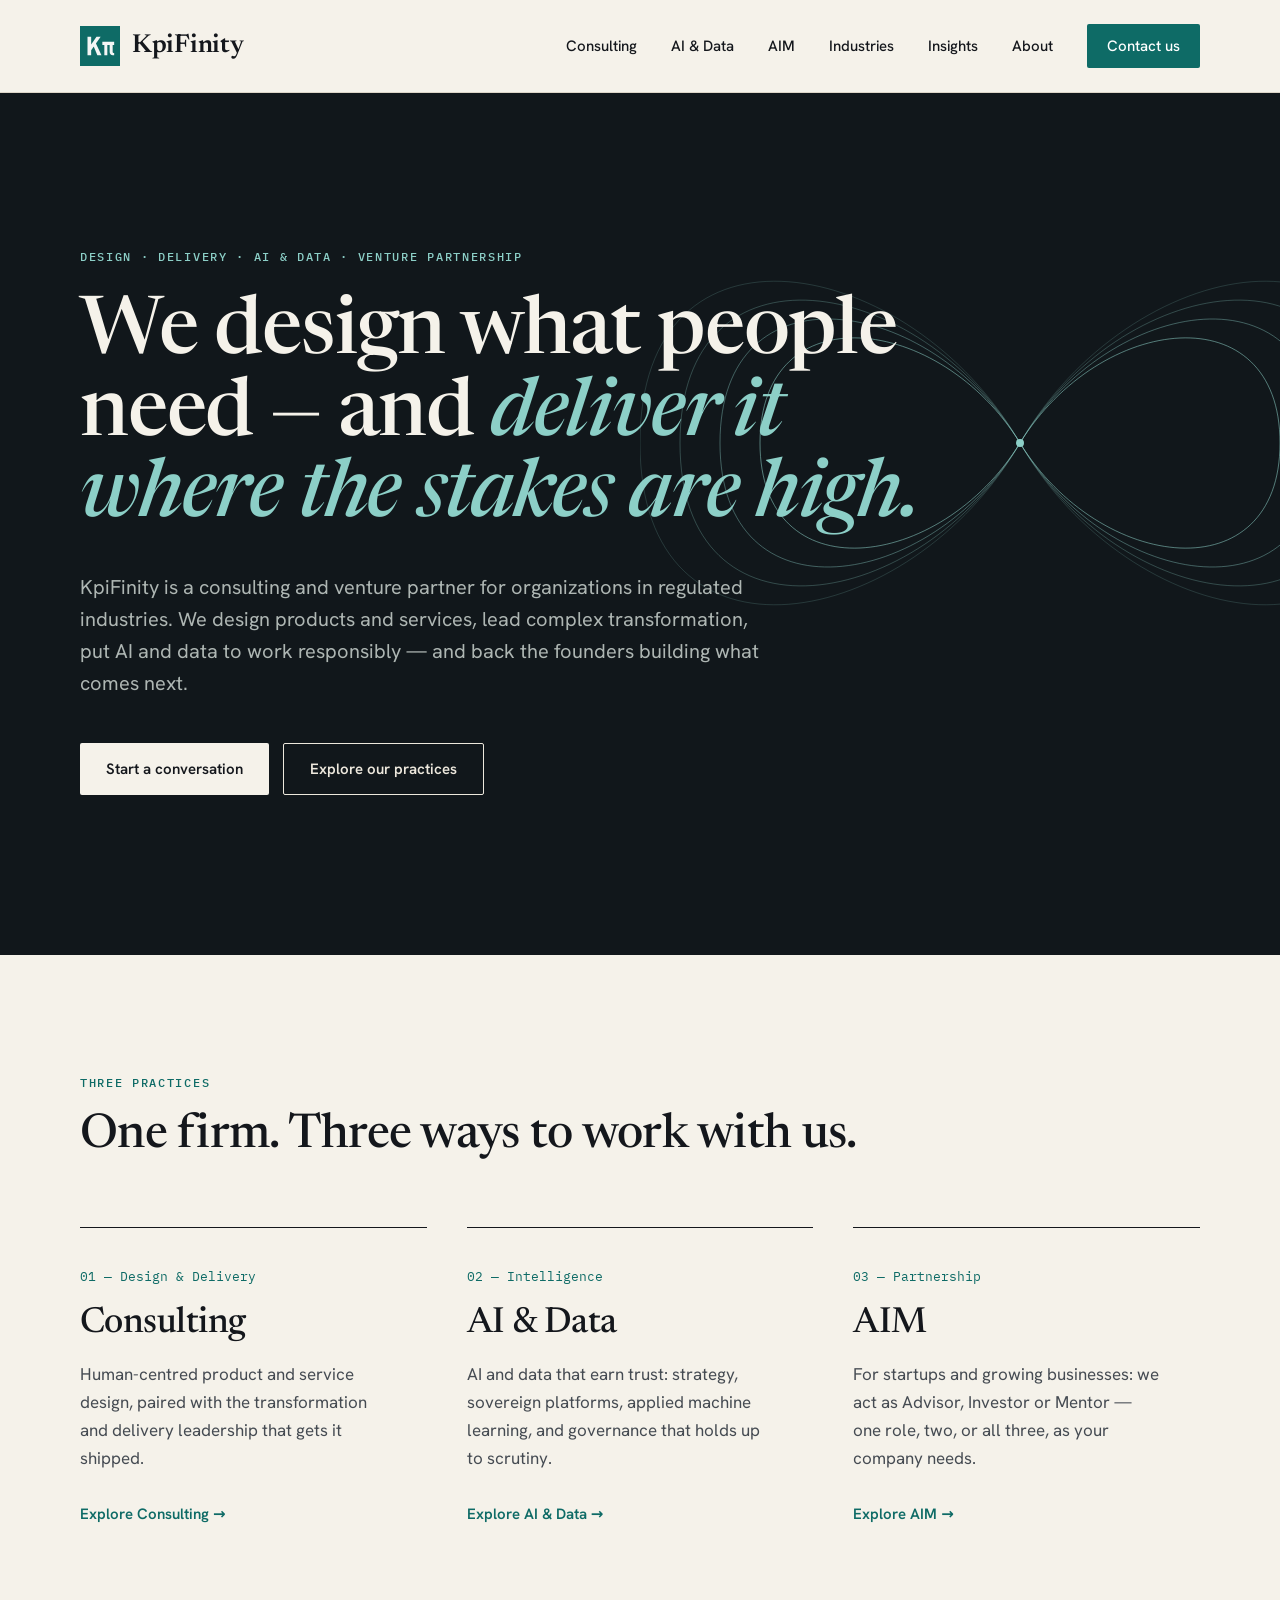
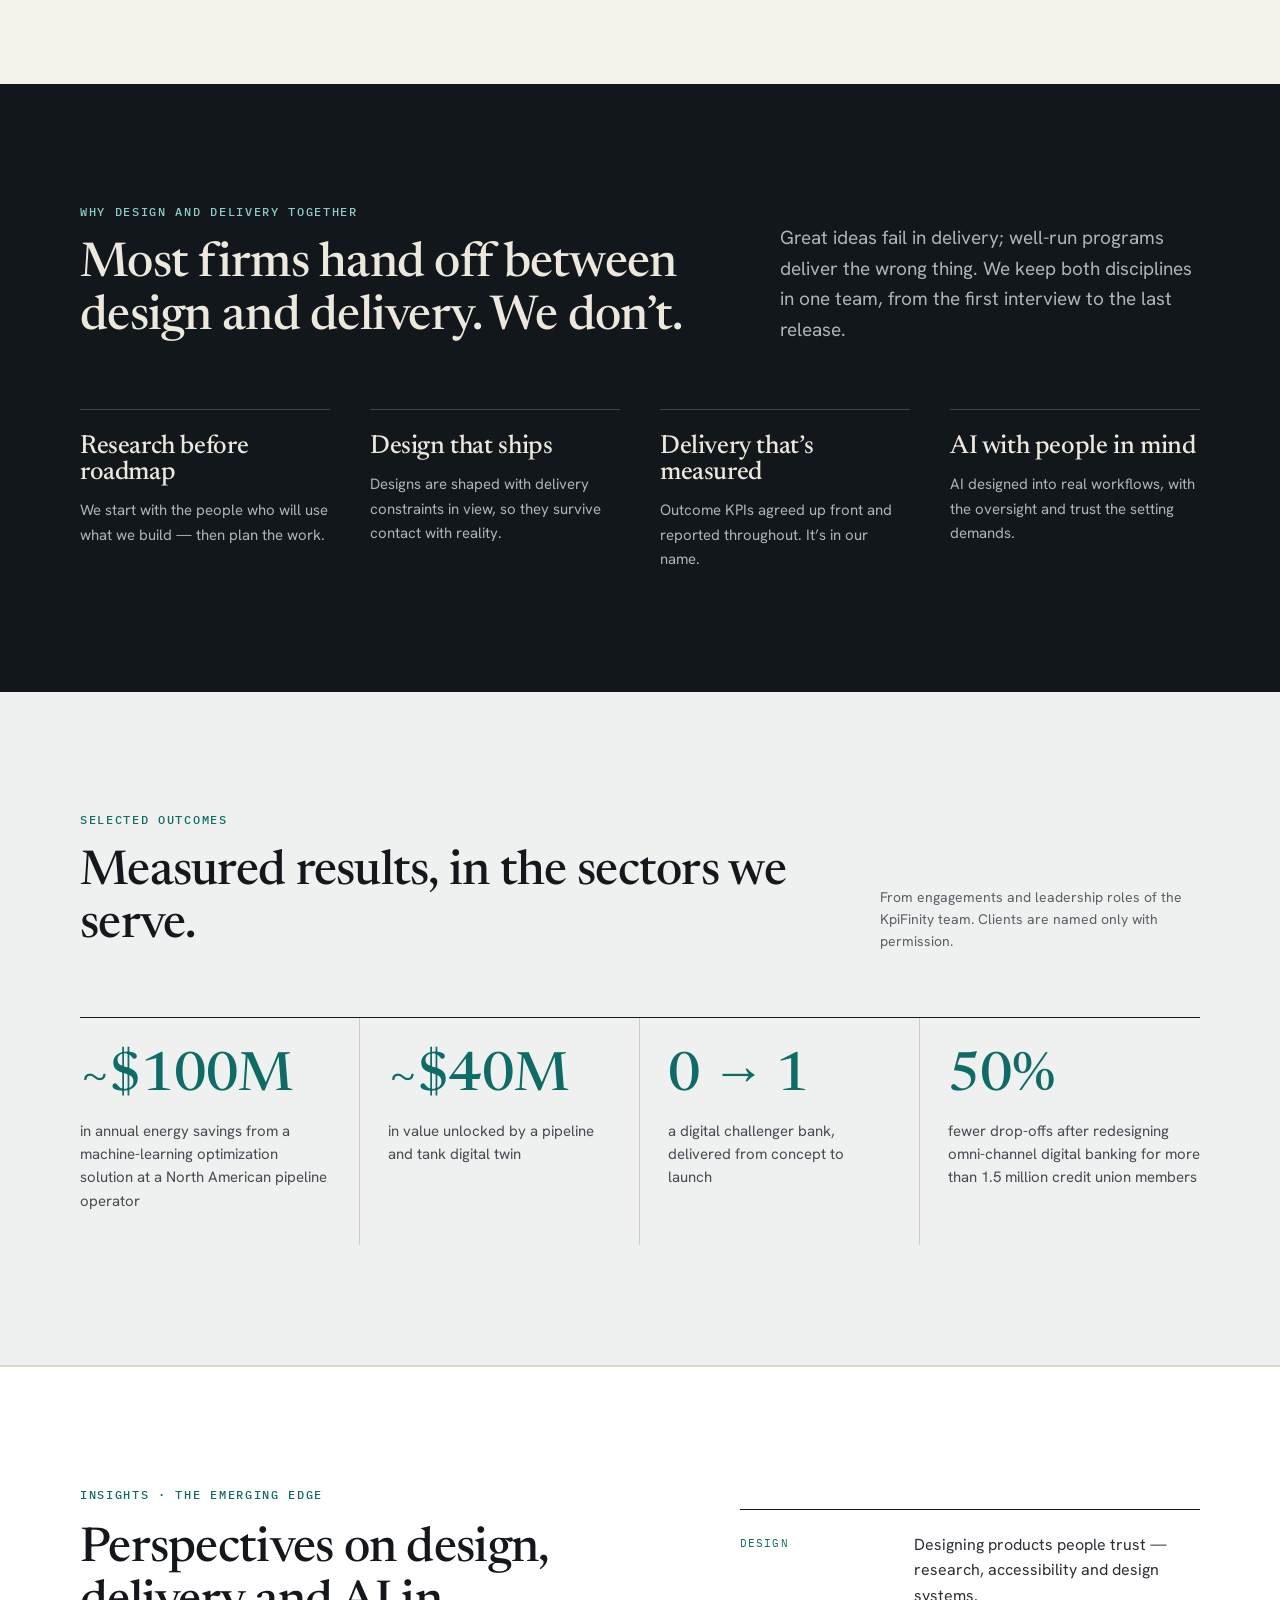
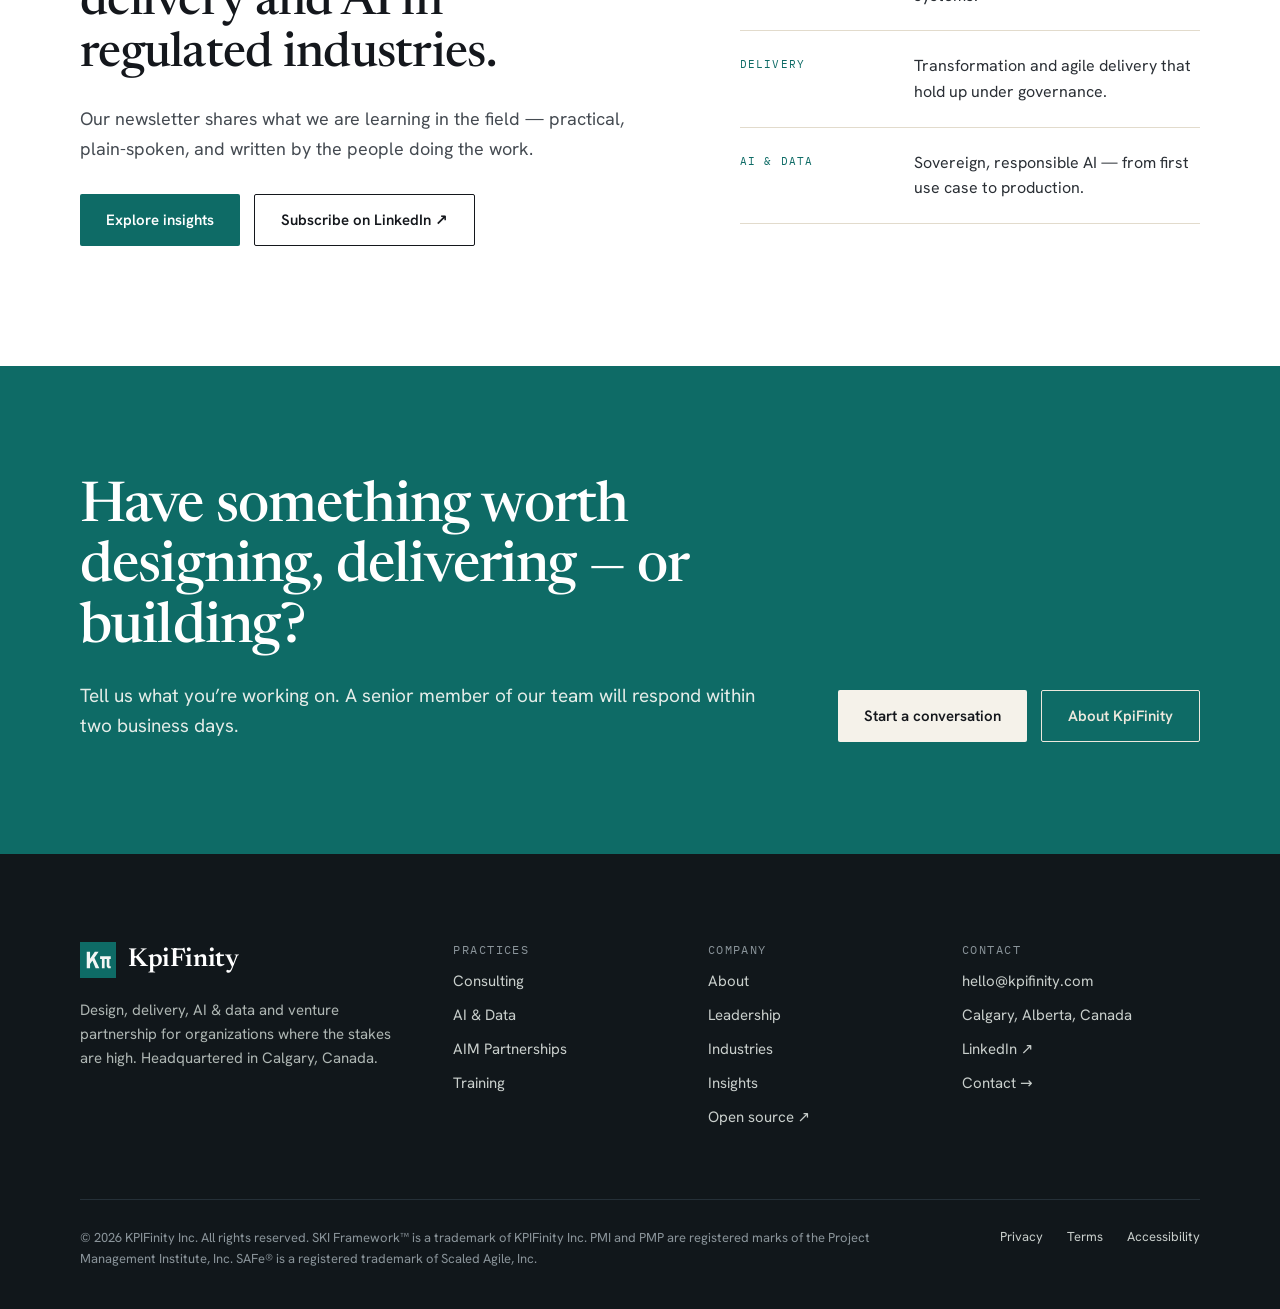
==== commit eaa5cce6: "Relaunch kpifinity.com: new design, three practices, KpiFinity brand - Nine pages: Home, Consulting " ====
--- a/index.html
+++ b/index.html
@@ -1,143 +1,203 @@
-<!DOCTYPE html>
-<html lang="en">
+<!doctype html>
+<html lang="en-CA">
 <head>
 <meta charset="utf-8">
 <meta name="viewport" content="width=device-width, initial-scale=1">
-<title>Kpifinity · Strategy and delivery for regulated industries</title>
-<meta name="description" content="A senior consultancy partnering with Canada's regulated organisations on programme delivery, data, design, and AI governance. The studio behind SKI and FinLII.">
+<title>KpiFinity · Design, delivery, AI &amp; data, and venture partnership</title>
+<meta name="description" content="KpiFinity designs products and services, leads complex transformation and puts AI and data to work responsibly for organizations in regulated industries — and backs the founders building what comes next.">
 <link rel="canonical" href="https://kpifinity.com/">
-<meta name="theme-color" content="#F3EFE7">
+<meta name="theme-color" content="#11171B">
 <meta property="og:type" content="website">
-<meta property="og:site_name" content="Kpifinity">
-<meta property="og:title" content="Kpifinity · Strategy and delivery for regulated industries">
-<meta property="og:description" content="A senior consultancy partnering with Canada's regulated organisations on programme delivery, data, design, and AI governance. The studio behind SKI and FinLII.">
+<meta property="og:site_name" content="KpiFinity">
+<meta property="og:locale" content="en_CA">
+<meta property="og:title" content="KpiFinity · Design, delivery, AI &amp; data, and venture partnership">
+<meta property="og:description" content="KpiFinity designs products and services, leads complex transformation and puts AI and data to work responsibly for organizations in regulated industries — and backs the founders building what comes next.">
 <meta property="og:url" content="https://kpifinity.com/">
 <meta property="og:image" content="https://kpifinity.com/assets/img/og-image.png">
+<meta property="og:image:width" content="1200">
+<meta property="og:image:height" content="630">
 <meta name="twitter:card" content="summary_large_image">
-<meta name="twitter:title" content="Kpifinity · Strategy and delivery for regulated industries">
-<meta name="twitter:description" content="A senior consultancy partnering with Canada's regulated organisations on programme delivery, data, design, and AI governance. The studio behind SKI and FinLII.">
-<meta name="twitter:image" content="https://kpifinity.com/assets/img/og-image.png">
 <link rel="icon" href="assets/img/favicon.svg" type="image/svg+xml">
-<link rel="apple-touch-icon" href="assets/img/favicon.svg">
+<link rel="apple-touch-icon" href="assets/img/apple-touch-icon.png">
+<link rel="preload" href="assets/fonts/newsreader.woff2" as="font" type="font/woff2" crossorigin>
+<link rel="preload" href="assets/fonts/hanken-grotesk.woff2" as="font" type="font/woff2" crossorigin>
 <link rel="stylesheet" href="assets/css/site.css">
+<script src="assets/js/site.js" defer></script>
 </head>
 <body>
 <a class="skip" href="#main">Skip to content</a>
-<nav class="site" aria-label="Primary"><div class="wrap nav-in">
-  <a class="brand" href="index.html"><img src="assets/img/logo.svg" alt="">Kpifinity</a>
-  <button class="nav-burger" aria-label="Open menu" aria-expanded="false" aria-controls="navlinks"><span></span><span></span><span></span></button>
-  <div class="nav-links" id="navlinks"><a href="capabilities.html">Capabilities</a><a href="work.html">Work</a><a href="studio.html">Studio</a><a href="insights.html">Insights</a><a href="firm.html">Firm</a><a class="nav-cta" href="contact.html">Start a conversation</a></div>
-</div></nav>
+<div class="page" style="display: flex; flex-direction: column; min-height: 100vh; background: #F5F2EA">
+<header class="site-header" style="border-bottom: 1px solid #DDD6C8; flex-shrink: 0">
+<div class="wrap" style="height: 92px; display: flex; align-items: center; justify-content: space-between">
+<a href="index.html" aria-label="KpiFinity home" style="display: flex; align-items: center; gap: 12px; color: #14171C; text-decoration: none">
+<svg width="40" height="40" viewBox="0 0 48 48" aria-hidden="true" style="display: block; flex-shrink: 0"><rect width="48" height="48" fill="#0E6B66"></rect><path fill="#F4F6F5" d="M9 13h4.4v22H9z M13.4 22.2 19.8 13h5L13.4 29.2z M16 23.4l3-2.8L25.8 35h-5z M26.8 19H41v3.8H26.8z M29.2 22.8h3.6V35h-3.6z M35.6 22.8h3.6v8.4c0 .8.4 1.2 1.2 1.2H41V35h-1.6c-2.4 0-3.8-1.4-3.8-3.8z"></path></svg>
+<span class="serif" style="font-size: 26px; font-weight: 600; letter-spacing: -0.01em">KpiFinity</span>
+</a>
+<button class="nav-toggle" type="button" aria-label="Menu" aria-expanded="false" aria-controls="site-nav"><span></span><span></span></button>
+<nav class="nav" id="site-nav" aria-label="Primary" style="display: flex; align-items: center; gap: 34px">
+<a href="consulting.html">Consulting</a>
+<a href="ai-data.html">AI &amp; Data</a>
+<a href="aim.html">AIM</a>
+<a href="industries.html">Industries</a>
+<a href="insights.html">Insights</a>
+<a href="about.html">About</a>
+<a href="contact.html" class="btn btn-primary" style="height: 44px; padding: 0 20px; background: #0E6B66; color: #FFFFFF">Contact us</a>
+</nav>
+</div>
+</header>
 <main id="main">
-<header class="hero"><div class="wrap reveal">
-  <div class="kick"><span class="ln"></span><span class="lbl">Calgary &middot; Established 2018</span></div>
-  <h1 class="disp">Strategy and delivery for regulated industries. <span class="it acc">And the products we build for them.</span></h1>
-  <p class="lead">A senior consultancy partnering with Canada's most demanding organisations on programme delivery, data, design, and AI governance. Kpifinity is also the studio behind SKI and FinLII.</p>
-  <div class="hero-cta">
-    <a class="link-arrow" href="work.html">See our work <svg viewBox="0 0 24 24" fill="none" stroke="currentColor" stroke-width="2"><path d="M5 12h14M13 6l6 6-6 6"/></svg></a>
-    <a class="link-arrow ghost" href="studio.html">Inside the studio</a>
-  </div>
-</div></header>
-
-<div class="wrap"><div class="meta">
-  <div><div class="n serif">2018</div><div class="t">Founded in Calgary</div></div>
-  <div><div class="n serif">4</div><div class="t">Integrated practices</div></div>
-  <div><div class="n serif">11</div><div class="t">Named engagements</div></div>
-  <div><div class="n serif">2</div><div class="t">Ventures in build</div></div>
-</div></div>
-
-<section class="blk"><div class="wrap">
-  <p class="manifesto">We work where complexity meets consequence: money, regulation, and the systems people rely on. We bring <span class="acc">order, rigour, and design</span> to problems that cannot afford to fail.</p>
-</div></section>
-
-<section class="blk"><div class="wrap">
-  <div class="sec-head"><span class="lbl">Capabilities</span><h2>Four disciplines, one integrated firm.</h2></div>
-  <div class="cap"><div class="idx serif">01</div><div class="cap-body"><h3>Programme &amp; Agile delivery</h3><div><p>Senior programme leadership across agile, SAFe, and hybrid frameworks, where regulatory context and delivery failure each carry consequence.</p><ul><li>Enterprise transformation</li><li>Multi-stakeholder governance</li><li>Recovery and turnaround</li></ul></div></div></div>
-  <div class="cap"><div class="idx serif">02</div><div class="cap-body"><h3>Data &amp; analytics</h3><div><p>A decade of applied data science, from analytics platforms and reporting infrastructure to the governance foundations that make AI investments viable.</p><ul><li>Analytical modelling</li><li>Data architecture</li><li>AI readiness</li></ul></div></div></div>
-  <div class="cap"><div class="idx serif">03</div><div class="cap-body"><h3>UX &amp; product design</h3><div><p>Enterprise design for data-heavy applications and complex operational workflows, where an unclear interface is a compliance risk, not just a frustration.</p><ul><li>Research and strategy</li><li>Design systems</li><li>Accessibility</li></ul></div></div></div>
-  <div class="cap"><div class="idx serif">04</div><div class="cap-body"><h3>AI strategy &amp; governance</h3><div><p>The natural extension of years of delivery and data work, not a trend pivot. Architects of the open-source SKI Framework for defensible AI.</p><ul><li>Governance frameworks</li><li>Vendor due diligence</li><li>Regulatory adoption</li></ul></div></div></div>
-  <div style="margin-top:44px"><a class="link-arrow" href="capabilities.html">Explore capabilities <svg viewBox="0 0 24 24" fill="none" stroke="currentColor" stroke-width="2"><path d="M5 12h14M13 6l6 6-6 6"/></svg></a></div>
-</div></section>
-
-<section class="blk"><div class="wrap">
-  <div class="sec-head"><span class="lbl">Selected work</span><h2>Outcomes from work that cannot afford to fail.</h2></div>
-  <div class="impact">
-    <div class="im"><b class="serif">1.5M+</b><span>People reached by systems we have shipped</span></div>
-    <div class="im"><b class="serif">30+</b><span>Financial institutions served</span></div>
-    <div class="im"><b class="serif">60+</b><span>Regulatory journeys unified</span></div>
-    <div class="im"><b class="serif">16</b><span>Years inside regulated industries</span></div>
-  </div>
-  <div style="margin-top:48px"><a class="link-arrow" href="work.html">See selected work <svg viewBox="0 0 24 24" fill="none" stroke="currentColor" stroke-width="2"><path d="M5 12h14M13 6l6 6-6 6"/></svg></a></div>
-</div></section>
-<div class="clientband"><div class="marquee"><div class="marquee-track"><span>ATB Financial</span><span>Alberta Energy Regulator</span><span>Enbridge</span><span>Teck Resources</span><span>TCU Financial Group</span><span>Parkland</span><span>Celero</span><span>SAIT</span><span>BC Ministry of Finance</span><span>BC Ministry of Mining &amp; Critical Minerals</span><span>BlackTech</span><span>ATB Financial</span><span>Alberta Energy Regulator</span><span>Enbridge</span><span>Teck Resources</span><span>TCU Financial Group</span><span>Parkland</span><span>Celero</span><span>SAIT</span><span>BC Ministry of Finance</span><span>BC Ministry of Mining &amp; Critical Minerals</span><span>BlackTech</span></div></div></div>
-
-<section class="blk"><div class="wrap">
-  <div class="sec-head"><span class="lbl">The studio</span><h2>Consulting keeps us close to the problem. The studio is where we build the answer.</h2></div>
-  <div class="studio">
-    <div class="vent"><span class="vtag a">Active &middot; Flagship</span><h3>SKI Framework</h3><p>An open, neuro-symbolic architecture for AI you can defend to an auditor, a regulator, or a court. A local model reasons over a signed knowledge graph, with an independent verifier and a full provenance trail.</p><a class="link-arrow" href="https://skiframework.org">Visit skiframework.org <svg viewBox="0 0 24 24" fill="none" stroke="currentColor" stroke-width="2"><path d="M5 12h14M13 6l6 6-6 6"/></svg></a></div>
-    <div class="vent"><span class="vtag i">Incubating</span><h3>FinLII</h3><p>Clarity for NRIs in Canada investing in India. Eligibility, accounts, tax considerations, and next steps, so people understand the full picture before they act. Clarity before action.</p><a class="link-arrow" href="https://finlii.com">Visit finlii.com <svg viewBox="0 0 24 24" fill="none" stroke="currentColor" stroke-width="2"><path d="M5 12h14M13 6l6 6-6 6"/></svg></a></div>
-  </div>
-</div></section>
-
-<section class="blk"><div class="wrap">
-  <div class="sec-head"><span class="lbl">Insights</span><h2>A point of view on defensible AI.</h2></div>
-  <div class="ins">
-    <a href="insights.html"><div class="c">Thesis</div><h3>Provenance, not determinism.</h3><p>Why defensibility in 2026 is about where AI runs and whether you can reconstruct how it decided.</p></a>
-    <a href="insights.html"><div class="c">Regulation</div><h3>The EU AI Act and DORA, in practice.</h3><p>What the rules actually require of regulated operators, beyond the headlines.</p></a>
-    <a href="insights.html"><div class="c">Newsletter</div><h3>The Emerging Edge.</h3><p>Notes from building in regulated AI, sovereign compute, and the middle powers.</p></a>
-  </div>
-</div></section>
-
-<section class="blk"><div class="wrap">
-  <div class="sec-head"><span class="lbl">The firm</span><h2>Led by two founders. Senior people on the work, not just the pitch.</h2></div>
-  <div class="people">
-    <div class="person"><img class="portrait" src="assets/img/rahul.jpg" alt="Portrait of Rahul Kapai, Co-founder and Managing Director" width="800" height="1000"><div class="nm">Rahul Kapai</div><div class="ro">Co-founder, Managing Director</div><p>Sixteen years of programme management across energy, financial services, and government, combined with a decade of applied data science. Rahul leads delivery and data, and is the primary architect of the SKI Framework.</p></div>
-    <div class="person"><img class="portrait" src="assets/img/mitali.jpg" alt="Portrait of Mitali Sharma, Co-founder and Design Director" width="800" height="1000"><div class="nm">Mitali Sharma</div><div class="ro">Co-founder, Design Director</div><p>A senior product designer with ten-plus years across enterprise, fintech, and compliance-heavy platforms, with work reaching 1.5M users. Mitali leads research, design systems, and the design quality of every deliverable.</p></div>
-  </div>
-  <div style="margin-top:44px"><a class="link-arrow" href="firm.html">About the firm <svg viewBox="0 0 24 24" fill="none" stroke="currentColor" stroke-width="2"><path d="M5 12h14M13 6l6 6-6 6"/></svg></a></div>
-</div></section>
-
-<section class="cta-band"><div class="wrap">
-  <h2>Tell us what you are trying to get done.</h2>
-  <a class="btn" href="contact.html">Start a conversation</a>
-</div></section>
+
+<section class="dark" style="position: relative; overflow: hidden; background: #11171B; color: #EDE8DD; padding: 152px 0 160px">
+<svg width="760" height="620" viewBox="0 0 760 620" fill="none" aria-hidden="true" style="position: absolute; right: -120px; top: 40px">
+<g stroke="#8CCFC7" stroke-width="1">
+<path opacity="0.55" d="M380 310C300 180 120 160 120 310s180 130 260 0 260-150 260 0-180 130-260 0Z"></path>
+<path opacity="0.40" d="M380 310C290 160 80 130 80 310s210 150 300 0 300-180 300 0-210 150-300 0Z"></path>
+<path opacity="0.28" d="M380 310C280 140 40 100 40 310s240 170 340 0 340-210 340 0-240 170-340 0Z"></path>
+<path opacity="0.18" d="M380 310C270 120 0 70 0 310s270 190 380 0 380-240 380 0-270 190-380 0Z"></path>
+</g>
+<circle cx="380" cy="310" r="4" fill="#8CCFC7"></circle>
+</svg>
+<div class="wrap" style="position: relative">
+<span class="eyebrow">Design · Delivery · AI &amp; Data · Venture partnership</span>
+<h1 class="serif" style="margin-top: 28px; width: 100%; max-width: 920px; font-size: 80px; line-height: 1.02; color: #F5F2EA">We design what people need&nbsp;— and <em style="font-style: italic; color: #8CCFC7">deliver it where the stakes are high.</em></h1>
+<p style="margin-top: 32px; width: 100%; max-width: 700px; font-size: 20px; line-height: 1.6; color: #AEB6B3">KpiFinity is a consulting and venture partner for organizations in regulated industries. We design products and services, lead complex transformation, put AI and data to work responsibly — and back the founders building what comes next.</p>
+<div style="margin-top: 44px; display: flex; gap: 14px">
+<a href="contact.html" class="btn btn-light">Start a conversation</a>
+<a href="#practices" class="btn btn-ghost-light">Explore our practices</a>
+</div>
+</div>
+</section>
+
+
+
+
+<section id="practices" style="padding: 120px 0">
+<div class="wrap">
+<div style="display: flex; flex-direction: column; gap: 20px; width: 100%; max-width: 860px">
+<span class="eyebrow">Three practices</span>
+<h2 class="serif" style="font-size: 48px; line-height: 1.1">One firm. Three ways to work with us.</h2>
+</div>
+<div style="margin-top: 64px; display: grid; grid-template-columns: repeat(3, minmax(0, 1fr)); gap: 40px">
+<div style="padding: 40px 40px 40px 0; border-top: 1px solid #14171C; display: flex; flex-direction: column; min-height: 320px">
+<span class="mono" style="font-size: 13px; color: #0E6B66">01 — Design &amp; Delivery</span>
+<h3 class="serif" style="margin-top: 20px; font-size: 36px; line-height: 1.1">Consulting</h3>
+<p class="body" style="margin-top: 16px; font-size: 17px">Human-centred product and service design, paired with the transformation and delivery leadership that gets it shipped.</p>
+<a href="consulting.html" style="margin-top: auto; padding-top: 32px; font-weight: 600; font-size: 15px; color: #0E6B66">Explore Consulting →</a>
+</div>
+<div style="padding: 40px 40px 40px 0; border-top: 1px solid #14171C; display: flex; flex-direction: column; min-height: 320px">
+<span class="mono" style="font-size: 13px; color: #0E6B66">02 — Intelligence</span>
+<h3 class="serif" style="margin-top: 20px; font-size: 36px; line-height: 1.1">AI &amp; Data</h3>
+<p class="body" style="margin-top: 16px; font-size: 17px">AI and data that earn trust: strategy, sovereign platforms, applied machine learning, and governance that holds up to scrutiny.</p>
+<a href="ai-data.html" style="margin-top: auto; padding-top: 32px; font-weight: 600; font-size: 15px; color: #0E6B66">Explore AI &amp; Data →</a>
+</div>
+<div style="padding: 40px 40px 40px 0; border-top: 1px solid #14171C; display: flex; flex-direction: column; min-height: 320px">
+<span class="mono" style="font-size: 13px; color: #0E6B66">03 — Partnership</span>
+<h3 class="serif" style="margin-top: 20px; font-size: 36px; line-height: 1.1">AIM</h3>
+<p class="body" style="margin-top: 16px; font-size: 17px">For startups and growing businesses: we act as Advisor, Investor or Mentor — one role, two, or all three, as your company needs.</p>
+<a href="aim.html" style="margin-top: auto; padding-top: 32px; font-weight: 600; font-size: 15px; color: #0E6B66">Explore AIM →</a>
+</div>
+</div>
+</div>
+</section>
+
+<section class="dark" style="padding: 120px 0; background: #11171B; color: #EDE8DD">
+<div class="wrap">
+<div style="display: grid; grid-template-columns: minmax(0, 1fr) 420px; gap: 96px; align-items: end">
+<div style="display: flex; flex-direction: column; gap: 20px; width: 100%; max-width: 760px">
+<span class="eyebrow">Why design and delivery together</span>
+<h2 class="serif" style="font-size: 48px; line-height: 1.1">Most firms hand off between design and delivery. We don’t.</h2>
+</div>
+<p class="lead">Great ideas fail in delivery; well-run programs deliver the wrong thing. We keep both disciplines in one team, from the first interview to the last release.</p>
+</div>
+<div style="margin-top: 64px; display: grid; grid-template-columns: repeat(4, minmax(0, 1fr)); gap: 40px">
+<div style="border-top: 1px solid #3A4750; padding-top: 24px"><h3 class="serif" style="font-size: 26px">Research before roadmap</h3><p class="body" style="margin-top: 12px; font-size: 15px">We start with the people who will use what we build — then plan the work.</p></div>
+<div style="border-top: 1px solid #3A4750; padding-top: 24px"><h3 class="serif" style="font-size: 26px">Design that ships</h3><p class="body" style="margin-top: 12px; font-size: 15px">Designs are shaped with delivery constraints in view, so they survive contact with reality.</p></div>
+<div style="border-top: 1px solid #3A4750; padding-top: 24px"><h3 class="serif" style="font-size: 26px">Delivery that’s measured</h3><p class="body" style="margin-top: 12px; font-size: 15px">Outcome KPIs agreed up front and reported throughout. It’s in our name.</p></div>
+<div style="border-top: 1px solid #3A4750; padding-top: 24px"><h3 class="serif" style="font-size: 26px">AI with people in mind</h3><p class="body" style="margin-top: 12px; font-size: 15px">AI designed into real workflows, with the oversight and trust the setting demands.</p></div>
+</div>
+</div>
+</section>
+
+<section style="padding: 120px 0; background: #EEF1EF; border-bottom: 1px solid #DDD6C8">
+<div class="wrap">
+<div style="display: flex; justify-content: space-between; align-items: flex-end; gap: 64px">
+<div style="display: flex; flex-direction: column; gap: 20px; width: 100%; max-width: 760px">
+<span class="eyebrow">Selected outcomes</span>
+<h2 class="serif" style="font-size: 48px; line-height: 1.1">Measured results, in the sectors we serve.</h2>
+</div>
+<p style="width: 100%; max-width: 320px; font-size: 14px; line-height: 1.6; color: #596067">From engagements and leadership roles of the KpiFinity team. Clients are named only with permission.</p>
+</div>
+<div style="margin-top: 64px; display: grid; grid-template-columns: repeat(4, minmax(0, 1fr)); border-top: 1px solid #14171C">
+<div style="padding: 32px 28px 32px 0; border-right: 1px solid #D3CBBB;"><div class="serif" style="font-size: 54px; line-height: 1; color: #0E6B66">~$100M</div><p style="margin-top: 16px; font-size: 15px; line-height: 1.55; color: #454B52">in annual energy savings from a machine-learning optimization solution at a North American pipeline operator</p></div>
+<div style="padding: 32px 28px; border-right: 1px solid #D3CBBB;"><div class="serif" style="font-size: 54px; line-height: 1; color: #0E6B66">~$40M</div><p style="margin-top: 16px; font-size: 15px; line-height: 1.55; color: #454B52">in value unlocked by a pipeline and tank digital twin</p></div>
+<div style="padding: 32px 28px; border-right: 1px solid #D3CBBB;"><div class="serif" style="font-size: 54px; line-height: 1; color: #0E6B66">0 → 1</div><p style="margin-top: 16px; font-size: 15px; line-height: 1.55; color: #454B52">a digital challenger bank, delivered from concept to launch</p></div>
+<div style="padding: 32px 0 32px 28px; "><div class="serif" style="font-size: 54px; line-height: 1; color: #0E6B66">50%</div><p style="margin-top: 16px; font-size: 15px; line-height: 1.55; color: #454B52">fewer drop-offs after redesigning omni-channel digital banking for more than 1.5 million credit union members</p></div>
+</div>
+</div>
+</section>
+
+
+
+
+
+<section id="insights" style="padding: 120px 0; background: #FFFFFF; border-top: 1px solid #E2DBCC">
+<div class="wrap" style="display: grid; grid-template-columns: minmax(0, 1fr) 460px; gap: 96px; align-items: center">
+<div style="display: flex; flex-direction: column; gap: 22px">
+<span class="eyebrow">Insights · The Emerging Edge</span>
+<h2 class="serif" style="font-size: 48px; line-height: 1.1">Perspectives on design, delivery and AI in regulated industries.</h2>
+<p class="body" style="font-size: 18px">Our newsletter shares what we are learning in the field — practical, plain-spoken, and written by the people doing the work.</p>
+<div style="margin-top: 8px; display: flex; gap: 14px">
+<a href="insights.html" class="btn btn-primary" style="background: #0E6B66">Explore insights</a>
+<a href="https://www.linkedin.com/build-relation/newsletter-follow?entityUrn=7292278568582008832" class="btn btn-ghost">Subscribe on LinkedIn ↗</a>
+</div>
+</div>
+<div style="border-top: 1px solid #14171C">
+<div class="prow"><span>Design</span><p>Designing products people trust — research, accessibility and design systems.</p></div>
+<div class="prow"><span>Delivery</span><p>Transformation and agile delivery that hold up under governance.</p></div>
+<div class="prow"><span>AI &amp; Data</span><p>Sovereign, responsible AI — from first use case to production.</p></div>
+</div>
+</div>
+</section>
+
+<section class="dark" style="flex-grow: 1; display: flex; align-items: center; padding: 112px 0; background: #0E6B66; color: #FFFFFF">
+<div class="wrap" style="display: flex; justify-content: space-between; align-items: flex-end; gap: 80px">
+<div style="display: flex; flex-direction: column; gap: 22px; width: 100%; max-width: 760px">
+<h2 class="serif" style="font-size: 56px; line-height: 1.08">Have something worth designing, delivering — or building?</h2>
+<p style="font-size: 19px; line-height: 1.6; color: #E4ECE8">Tell us what you’re working on. A senior member of our team will respond within two business days.</p>
+</div>
+<div style="display: flex; gap: 14px; flex-shrink: 0">
+<a href="contact.html" class="btn btn-light">Start a conversation</a><a href="about.html" class="btn btn-ghost-light">About KpiFinity</a>
+</div>
+</div>
+</section>
+
 </main>
-<footer class="site"><div class="wrap">
-  <div class="foot-top">
-    <div>
-      <div class="foot-brand"><img src="assets/img/logo.svg" alt="">Kpifinity</div>
-      <p class="foot-tag">A senior consultancy for regulated industries, and the studio behind SKI and FinLII. KPI, taken to infinity.</p>
-    </div>
-    <div class="fcol"><h5>Firm</h5>
-      <a href="capabilities.html">Capabilities</a><a href="work.html">Work</a>
-      <a href="studio.html">Studio</a><a href="insights.html">Insights</a>
-      <a href="firm.html">The firm</a><a href="contact.html">Contact</a>
-    </div>
-    <div class="fcol"><h5>Studio &amp; research</h5>
-      <a href="https://skiframework.org">SKI Framework</a>
-      <a href="https://finlii.com">FinLII</a>
-      <a href="https://github.com/kpifinity">GitHub</a>
-    </div>
-    <div class="fcol"><h5>Connect</h5>
-      <a href="mailto:hello@kpifinity.com">hello@kpifinity.com</a>
-      <a href="https://www.linkedin.com/company/kpifinity">LinkedIn</a>
-      <a href="#">Calgary, Alberta</a>
-    </div>
-  </div>
-  <div class="foot-bot"><span>&copy; 2026 Kpifinity Inc. &middot; Calgary, Alberta, Canada</span>
-  <span>SKI Framework published under CC BY 4.0</span></div>
-</div></footer>
-<script>
-(function(){
-  var n=document.querySelector('nav.site'), b=document.querySelector('.nav-burger');
-  if(b){b.addEventListener('click',function(){var o=n.classList.toggle('open');b.setAttribute('aria-expanded',o);b.setAttribute('aria-label',o?'Close menu':'Open menu');});}
-  document.body.classList.add('reveal-ready');
-  var els=document.querySelectorAll('section.blk, .cta-band, .meta');
-  if('IntersectionObserver' in window){
-    var io=new IntersectionObserver(function(es){es.forEach(function(e){if(e.isIntersecting){e.target.classList.add('seen');io.unobserve(e.target);}});},{threshold:0.12});
-    els.forEach(function(el){io.observe(el);});
-  } else { els.forEach(function(el){el.classList.add('seen');}); }
-})();
-</script>
+<footer class="footer" style="background: #11171B; color: #C9CFCC; padding: 88px 0 40px; flex-shrink: 0">
+<div class="wrap">
+<div style="display: grid; grid-template-columns: 1.6fr 1fr 1fr 1.2fr; gap: 56px">
+<div style="display: flex; flex-direction: column; gap: 20px">
+<span style="display: flex; align-items: center; gap: 12px"><svg width="36" height="36" viewBox="0 0 48 48" aria-hidden="true" style="display: block; flex-shrink: 0"><rect width="48" height="48" fill="#0E6B66"></rect><path fill="#F4F6F5" d="M9 13h4.4v22H9z M13.4 22.2 19.8 13h5L13.4 29.2z M16 23.4l3-2.8L25.8 35h-5z M26.8 19H41v3.8H26.8z M29.2 22.8h3.6V35h-3.6z M35.6 22.8h3.6v8.4c0 .8.4 1.2 1.2 1.2H41V35h-1.6c-2.4 0-3.8-1.4-3.8-3.8z"></path></svg><span class="serif" style="font-size: 26px; font-weight: 600; color: #FFFFFF">KpiFinity</span></span>
+<p style="font-size: 15px; line-height: 1.6; color: #AEB6B3; width: 100%; max-width: 320px">Design, delivery, AI &amp; data and venture partnership for organizations where the stakes are high. Headquartered in Calgary, Canada.</p>
+</div>
+<div style="display: flex; flex-direction: column; gap: 14px">
+<span class="mono" style="font-size: 12px; letter-spacing: 0.12em; color: #8A949A">PRACTICES</span>
+<a href="consulting.html">Consulting</a><a href="ai-data.html">AI &amp; Data</a><a href="aim.html">AIM Partnerships</a><a href="consulting.html#training">Training</a>
+</div>
+<div style="display: flex; flex-direction: column; gap: 14px">
+<span class="mono" style="font-size: 12px; letter-spacing: 0.12em; color: #8A949A">COMPANY</span>
+<a href="about.html">About</a><a href="about.html#leadership">Leadership</a><a href="industries.html">Industries</a><a href="insights.html">Insights</a><a href="https://skiframework.org">Open source ↗</a>
+</div>
+<div style="display: flex; flex-direction: column; gap: 14px">
+<span class="mono" style="font-size: 12px; letter-spacing: 0.12em; color: #8A949A">CONTACT</span>
+<a href="mailto:hello@kpifinity.com">hello@kpifinity.com</a><span style="font-size: 15px">Calgary, Alberta, Canada</span><a href="https://www.linkedin.com/company/kpifinity/">LinkedIn ↗</a><a href="contact.html">Contact →</a>
+</div>
+</div>
+<div style="margin-top: 72px; padding-top: 28px; border-top: 1px solid #253038; display: flex; justify-content: space-between; font-size: 13px; color: #8A949A">
+<span style="width: 100%; max-width: 860px; line-height: 1.6">© 2026 KPIFinity Inc. All rights reserved. SKI Framework™ is a trademark of KPIFinity Inc. PMI and PMP are registered marks of the Project Management Institute, Inc. SAFe® is a registered trademark of Scaled Agile, Inc.</span>
+<span style="display: flex; gap: 24px"><a href="legal.html#privacy" style="font-size: 13px">Privacy</a><a href="legal.html#terms" style="font-size: 13px">Terms</a><a href="legal.html#accessibility" style="font-size: 13px">Accessibility</a></span>
+</div>
+</div>
+</footer>
+</div>
 </body>
-</html>+</html>
--- a/assets/css/site.css
+++ b/assets/css/site.css
@@ -1,267 +1,122 @@
-/* ===================== Kpifinity design system ===================== */
-@import url('https://fonts.googleapis.com/css2?family=Fraunces:ital,opsz,wght@0,9..144,300;0,9..144,400;0,9..144,500;1,9..144,400;1,9..144,500&family=Inter:wght@400;500;600&display=swap');
+/* KpiFinity — site stylesheet. Fonts are self-hosted (SIL Open Font License); no third-party requests. */
+@font-face{font-family:'Newsreader';src:url(../fonts/newsreader.woff2) format('woff2');font-weight:200 800;font-style:normal;font-display:swap}
+@font-face{font-family:'Newsreader';src:url(../fonts/newsreader-italic.woff2) format('woff2');font-weight:200 800;font-style:italic;font-display:swap}
+@font-face{font-family:'Hanken Grotesk';src:url(../fonts/hanken-grotesk.woff2) format('woff2');font-weight:100 900;font-style:normal;font-display:swap}
+@font-face{font-family:'IBM Plex Mono';src:url(../fonts/plex-mono-400.woff2) format('woff2');font-weight:400;font-style:normal;font-display:swap}
+@font-face{font-family:'IBM Plex Mono';src:url(../fonts/plex-mono-500.woff2) format('woff2');font-weight:500;font-style:normal;font-display:swap}
+*,*::before,*::after{box-sizing:border-box}
+html{scroll-behavior:smooth;-webkit-text-size-adjust:100%}
+img{max-width:100%}
 
-:root{
-  --paper:#F3EFE7; --paper2:#EBE5D8; --ink:#1A1613; --soft:#574F46; --softer:#6A6359;
-  --line:rgba(26,22,19,.14); --line2:rgba(26,22,19,.075);
-  --accent:#235A41; --accentd:#173B2B; --accentl:#3E7A60;
-  --maxw:1180px;
+body{margin:0;background:#F5F2EA;color:#14171C;font-family:'Hanken Grotesk',ui-sans-serif,system-ui,-apple-system,'Segoe UI',sans-serif;-webkit-font-smoothing:antialiased}
+a{color:#0E6B66;text-decoration:none}a:hover{color:#0A4F4B;text-decoration:underline;text-underline-offset:4px}
+h1,h2,h3,p,ul{margin:0}
+ul{padding:0;list-style:none}
+.serif{font-family:'Newsreader',Georgia,'Times New Roman',serif;font-weight:500;letter-spacing:-0.015em}
+.mono{font-family:'IBM Plex Mono',ui-monospace,SFMono-Regular,Menlo,monospace}
+.wrap{width:1200px;margin:0 auto;box-sizing:border-box}
+.eyebrow{font-family:'IBM Plex Mono',ui-monospace,Menlo,monospace;font-size:12px;font-weight:500;letter-spacing:0.14em;text-transform:uppercase;color:#0E6B66}
+.dark .eyebrow{color:#8CCFC7}
+.lead{font-size:19px;line-height:1.6;color:#454B52}
+.body{font-size:16px;line-height:1.65;color:#454B52}
+.dark .lead,.dark .body{color:#AEB6B3}
+.nav a{color:#14171C;font-size:15px;font-weight:500}
+.nav a:hover{color:#14171C}
+.btn{display:inline-flex;align-items:center;justify-content:center;gap:10px;height:52px;padding:0 26px;border-radius:2px;font-weight:600;font-size:15px;box-sizing:border-box}
+.btn:hover{text-decoration:none}
+.btn-primary,.btn-primary:hover{color:#FFFFFF}
+.btn-ghost{border:1px solid #14171C;color:#14171C}.btn-ghost:hover{background:#14171C;color:#F5F2EA}
+.btn-light{background:#F5F2EA;color:#14171C}.btn-light:hover{background:#FFFFFF;color:#14171C}
+.btn-ghost-light{border:1px solid #EDE8DD;color:#EDE8DD}.btn-ghost-light:hover{background:#EDE8DD;color:#14171C}
+.card{background:#FFFFFF;border:1px solid #E2DBCC;box-sizing:border-box}
+.footer a{color:#C9CFCC;font-size:15px}.footer a:hover{color:#FFFFFF}
+.chip{display:inline-flex;align-items:center;height:32px;padding:0 13px;border:1px solid #D3CBBB;border-radius:999px;font-size:13px;font-weight:500;color:#2A2F35;background:#FFFFFF;box-sizing:border-box}
+.list li{padding:12px 0;border-bottom:1px solid #E2DBCC;font-size:15px;line-height:1.45;font-weight:500;color:#2A2F35}
+.offer{padding:36px;display:flex;flex-direction:column;gap:12px}
+.offer h3{font-family:'Newsreader',Georgia,serif;font-weight:500;letter-spacing:-0.015em;font-size:28px;line-height:1.15}
+.offer p{font-size:16px;line-height:1.6;color:#454B52}
+.offer .del{margin-top:auto;padding-top:16px;border-top:1px solid #DDD6C8;font-size:14px;font-weight:500;color:#2A2F35}
+.xrow{display:grid;grid-template-columns:280px minmax(0,1fr) 220px;gap:48px;padding:34px 0;border-bottom:1px solid #D3CBBB}
+.xrow .tag{font-size:14px;font-weight:500;color:#2A2F35}
+.prow{display:grid;grid-template-columns:150px minmax(0,1fr);gap:24px;padding:22px 0;border-bottom:1px solid #E2DBCC}
+.prow span{font-family:'IBM Plex Mono',ui-monospace,Menlo,monospace;font-size:11px;letter-spacing:0.1em;text-transform:uppercase;color:#0E6B66;padding-top:4px}
+.prow p{font-size:16px;line-height:1.6;color:#2A2F35}
+a:focus-visible,button:focus-visible,input:focus-visible,select:focus-visible,textarea:focus-visible{outline:2px solid #0E6B66;outline-offset:3px}
+.skip{position:absolute;left:-9999px;top:0}.skip:focus{left:16px;top:8px;z-index:10;background:#14171C;color:#F5F2EA;padding:10px 16px}
+
+/* ---------- header + mobile navigation ---------- */
+.site-header{position:relative;z-index:20;background:#F5F2EA}
+.nav-toggle{display:none;width:44px;height:44px;border:1px solid #CFC7B6;background:transparent;border-radius:2px;cursor:pointer;position:relative}
+.nav-toggle span{position:absolute;left:12px;right:12px;height:1.5px;background:#14171C;transition:transform .2s}
+.nav-toggle span:first-child{top:17px}.nav-toggle span:last-child{top:25px}
+.nav-open .nav-toggle span:first-child{transform:translateY(4px) rotate(45deg)}
+.nav-open .nav-toggle span:last-child{transform:translateY(-4px) rotate(-45deg)}
+.nav a[aria-current="page"]{text-decoration:underline;text-underline-offset:8px;text-decoration-thickness:2px}
+/* ---------- AIM configurator states ---------- */
+.tog{background:#FFFFFF;color:#14171C;border:1px solid #CFC7B6}
+.tog.on{background:#14171C;color:#F5F2EA;border-color:#14171C}
+.preset{background:#FFFFFF;color:#14171C;border:1px solid #CFC7B6}
+.preset.on{background:#0E6B66;color:#FFFFFF;border-color:#0E6B66}
+@media (prefers-reduced-motion:reduce){html{scroll-behavior:auto}*{transition:none!important}}
+
+/* ---------- responsive: laptop ---------- */
+@media (max-width:1280px){
+  .wrap{width:auto!important;max-width:1200px;padding-left:40px;padding-right:40px}
 }
-*{box-sizing:border-box;margin:0;padding:0}
-html{scroll-behavior:smooth}
-body{background:var(--paper);color:var(--ink);font-family:'Inter',system-ui,sans-serif;
-  line-height:1.7;-webkit-font-smoothing:antialiased;font-size:17px}
-.wrap{max-width:var(--maxw);margin:0 auto;padding:0 40px}
-@media(max-width:720px){.wrap{padding:0 22px}}
-a{color:inherit;text-decoration:none}
-.serif{font-family:'Fraunces',serif}
-.it{font-style:italic}
-.acc{color:var(--accent)}
-.lbl{font-size:11px;letter-spacing:.24em;text-transform:uppercase;font-weight:600;color:var(--soft)}
-.center{text-align:center}
-
-/* ---- nav ---- */
-nav.site{position:sticky;top:0;z-index:40;background:rgba(243,239,231,.85);backdrop-filter:blur(10px);border-bottom:1px solid var(--line2)}
-.nav-in{display:flex;align-items:center;justify-content:space-between;height:76px}
-.brand{display:flex;align-items:center;gap:11px;font-weight:500;font-size:19px;letter-spacing:-.01em}
-.brand img{width:34px;height:21px}
-.nav-links{display:flex;gap:30px;align-items:center;font-size:14.5px;color:var(--soft)}
-.nav-links a{transition:color .2s;position:relative}
-.nav-links a:hover{color:var(--ink)}
-.nav-links a.active{color:var(--ink)}
-.nav-links a.active::after{content:"";position:absolute;left:0;right:0;bottom:-6px;height:1px;background:var(--accent)}
-.nav-cta{color:var(--ink)!important;font-weight:500;border:1px solid var(--line);border-radius:999px;padding:9px 18px}
-.nav-cta::after{display:none!important}
-.nav-cta:hover{background:var(--accent);color:#fff!important;border-color:var(--accent)}
-
-/* ---- generic links ---- */
-.link-arrow{display:inline-flex;align-items:center;gap:9px;font-weight:500;font-size:15.5px;border-bottom:1px solid var(--ink);padding-bottom:4px;transition:gap .2s}
-.link-arrow:hover{gap:15px}
-.link-arrow.ghost{border-color:var(--line);color:var(--soft)}
-.link-arrow svg{width:16px;height:16px}
-
-/* ---- home hero ---- */
-.hero{padding:124px 0 100px;border-bottom:1px solid var(--line)}
-.kick{display:flex;gap:18px;align-items:center;margin-bottom:42px}
-.kick .ln{height:1px;width:46px;background:var(--ink);opacity:.4}
-h1.disp{font-family:'Fraunces',serif;font-weight:400;font-size:clamp(2.6rem,6.4vw,5.4rem);line-height:1.02;letter-spacing:-.025em;max-width:15ch}
-.lead{margin-top:38px;max-width:52ch;font-size:clamp(1.05rem,1.6vw,1.28rem);color:var(--soft);line-height:1.62}
-.hero-cta{margin-top:48px;display:flex;gap:30px;align-items:center;flex-wrap:wrap}
-
-/* ---- inner page header ---- */
-.page-hero{padding:104px 0 72px;border-bottom:1px solid var(--line)}
-.page-hero h1{font-family:'Fraunces',serif;font-weight:400;font-size:clamp(2.2rem,5vw,3.8rem);line-height:1.04;letter-spacing:-.022em;max-width:18ch;margin-top:34px}
-.page-hero .lead{margin-top:30px}
-
-/* ---- meta strip ---- */
-.meta{display:grid;grid-template-columns:repeat(4,1fr);border-bottom:1px solid var(--line)}
-.meta>div{padding:34px 0;border-right:1px solid var(--line2)}
-.meta>div:last-child{border-right:0}
-.meta .n{font-family:'Fraunces',serif;font-size:2.4rem;font-weight:400;letter-spacing:-.02em;line-height:1}
-.meta .t{margin-top:10px;font-size:13px;color:var(--soft)}
-@media(max-width:720px){.meta{grid-template-columns:1fr 1fr}.meta>div{padding:24px 0}.meta>div:nth-child(2n){border-right:0}}
-
-/* ---- section frame ---- */
-section.blk{padding:104px 0;border-bottom:1px solid var(--line)}
-section.blk.tight{padding:80px 0}
-.sec-head{display:flex;justify-content:space-between;align-items:baseline;margin-bottom:60px;gap:24px;flex-wrap:wrap}
-.sec-head h2{font-family:'Fraunces',serif;font-weight:400;font-size:clamp(1.8rem,3.4vw,2.9rem);letter-spacing:-.02em;line-height:1.08;max-width:18ch}
-.manifesto{font-family:'Fraunces',serif;font-weight:300;font-size:clamp(1.5rem,3vw,2.3rem);line-height:1.36;letter-spacing:-.015em;max-width:24ch}
-.manifesto .acc{font-style:italic}
-
-/* ---- prose ---- */
-.prose{max-width:62ch}
-.prose p{color:var(--soft);font-size:17px;margin-bottom:1.2em}
-.prose p.big{font-size:1.18rem;color:var(--ink)}
-.prose h3{font-family:'Fraunces',serif;font-weight:400;font-size:1.5rem;letter-spacing:-.01em;margin:2em 0 .6em}
-
-/* ---- capabilities list ---- */
-.cap{display:grid;grid-template-columns:64px 1fr;padding:36px 0;border-top:1px solid var(--line);transition:background .25s}
-.cap:hover{background:var(--paper2)}
-.cap .idx{font-family:'Fraunces',serif;font-size:15px;color:var(--accent);padding-top:6px}
-.cap-body{display:grid;grid-template-columns:1fr 1.3fr;gap:40px}
-.cap h3{font-family:'Fraunces',serif;font-weight:400;font-size:1.55rem;letter-spacing:-.01em;line-height:1.12}
-.cap p{color:var(--soft);font-size:16px;max-width:48ch}
-.cap ul{list-style:none;margin-top:14px;display:flex;flex-wrap:wrap;gap:8px}
-.cap li{font-size:12.5px;color:var(--soft);border:1px solid var(--line);border-radius:999px;padding:4px 12px}
-@media(max-width:760px){.cap{grid-template-columns:36px 1fr}.cap-body{grid-template-columns:1fr;gap:14px}}
-
-/* ---- capability detail (capabilities page) ---- */
-.capdetail{display:grid;grid-template-columns:.8fr 1.2fr;gap:48px;padding:64px 0;border-top:1px solid var(--line)}
-.capdetail .idx{font-family:'Fraunces',serif;font-size:14px;color:var(--accent);margin-bottom:14px;display:block}
-.capdetail h2{font-family:'Fraunces',serif;font-weight:400;font-size:2rem;letter-spacing:-.015em;line-height:1.08}
-.capdetail p{color:var(--soft);font-size:16.5px;margin-bottom:1em}
-.capdetail .who{font-size:13px;color:var(--softer);margin-top:18px;letter-spacing:.02em}
-.capdetail ul{list-style:none;margin:8px 0 0}
-.capdetail ul li{padding:11px 0;border-bottom:1px solid var(--line2);font-size:15.5px;color:var(--ink)}
-@media(max-width:760px){.capdetail{grid-template-columns:1fr;gap:22px;padding:48px 0}}
-
-/* ---- work rows ---- */
-.work{border-top:1px solid var(--line)}
-.work-row{display:grid;grid-template-columns:1fr auto;gap:40px;padding:38px 0;border-bottom:1px solid var(--line);align-items:center;transition:background .25s}
-.work-row:hover{background:var(--paper2)}
-.work-meta{font-size:11px;letter-spacing:.16em;text-transform:uppercase;color:var(--soft);font-weight:600}
-.work-row h3{font-family:'Fraunces',serif;font-weight:400;font-size:1.7rem;letter-spacing:-.015em;margin:12px 0 8px;line-height:1.1}
-.work-row p{color:var(--soft);font-size:15.5px;max-width:54ch}
-.work-metrics{display:flex;gap:30px;text-align:right}
-.work-metrics .m b{font-family:'Fraunces',serif;font-size:1.9rem;font-weight:400;display:block;line-height:1;color:var(--accent)}
-.work-metrics .m span{font-size:11.5px;color:var(--soft);letter-spacing:.04em}
-@media(max-width:760px){.work-row{grid-template-columns:1fr}.work-metrics{text-align:left;gap:26px}}
-
-/* ---- full case study ---- */
-.case{padding:64px 0;border-top:1px solid var(--line)}
-.case .top{display:flex;justify-content:space-between;gap:24px;flex-wrap:wrap;align-items:baseline}
-.case h2{font-family:'Fraunces',serif;font-weight:400;font-size:2.1rem;letter-spacing:-.015em;line-height:1.06;max-width:20ch;margin:14px 0 0}
-.case .role{font-size:13px;color:var(--softer);margin-top:8px}
-.case-grid{display:grid;grid-template-columns:repeat(3,1fr);gap:32px;margin-top:36px}
-.case-grid h4{font-size:11px;letter-spacing:.16em;text-transform:uppercase;color:var(--accent);font-weight:600;margin-bottom:10px}
-.case-grid p{color:var(--soft);font-size:15.5px}
-.case-metrics{display:flex;gap:44px;margin-top:36px;flex-wrap:wrap}
-.case-metrics .m b{font-family:'Fraunces',serif;font-size:2.4rem;font-weight:400;display:block;line-height:1;color:var(--accent)}
-.case-metrics .m span{font-size:12.5px;color:var(--soft)}
-@media(max-width:760px){.case-grid{grid-template-columns:1fr;gap:22px}}
-
-/* ---- clients ---- */
-.clients{display:grid;grid-template-columns:repeat(3,1fr)}
-.clients div{font-family:'Fraunces',serif;font-size:1.12rem;padding:18px 0;border-top:1px solid var(--line2);color:#33291f}
-@media(max-width:720px){.clients{grid-template-columns:1fr 1fr}}
-.nda{margin-top:24px;font-size:13px;color:var(--soft)}
-
-/* ---- studio ---- */
-.studio{display:grid;grid-template-columns:1fr 1fr;border-top:1px solid var(--line)}
-.vent{padding:48px 44px 48px 0;border-right:1px solid var(--line)}
-.vent:last-child{padding-right:0;padding-left:44px;border-right:0}
-.vtag{font-size:11px;letter-spacing:.16em;text-transform:uppercase;font-weight:600}
-.vtag.a{color:var(--accent)}.vtag.i{color:var(--soft)}
-.vent h3{font-family:'Fraunces',serif;font-weight:400;font-size:2.1rem;letter-spacing:-.015em;margin:18px 0 14px}
-.vent p{color:var(--soft);font-size:16px;max-width:40ch;margin-bottom:26px}
-@media(max-width:760px){.studio{grid-template-columns:1fr}.vent{padding:40px 0;border-right:0;border-bottom:1px solid var(--line)}.vent:last-child{padding-left:0;border-bottom:0}}
-
-/* ---- insights ---- */
-.ins{display:grid;grid-template-columns:repeat(3,1fr);border-top:1px solid var(--line)}
-.ins a{padding:34px 30px 34px 0;border-right:1px solid var(--line2);transition:background .25s}
-.ins a:last-child{border-right:0}
-.ins a:hover{background:var(--paper2)}
-.ins .c{font-size:11px;letter-spacing:.14em;text-transform:uppercase;color:var(--accent);font-weight:600}
-.ins h3{font-family:'Fraunces',serif;font-weight:400;font-size:1.3rem;letter-spacing:-.01em;margin:14px 0 10px;line-height:1.18}
-.ins p{font-size:14.5px;color:var(--soft)}
-@media(max-width:760px){.ins{grid-template-columns:1fr}.ins a{border-right:0;border-bottom:1px solid var(--line2);padding:26px 0}}
-
-/* ---- people ---- */
-.people{display:grid;grid-template-columns:1fr 1fr;gap:56px}
-.person .nm{font-family:'Fraunces',serif;font-size:1.7rem;font-weight:400;letter-spacing:-.01em}
-.person .ro{font-size:12px;letter-spacing:.06em;color:var(--accent);margin:6px 0 16px;text-transform:uppercase;font-weight:600}
-.person p{color:var(--soft);font-size:15.5px;max-width:48ch;margin-bottom:1em}
-.person .pl{font-size:14px}
-@media(max-width:720px){.people{grid-template-columns:1fr;gap:40px}}
-
-/* ---- timeline ---- */
-.tl{border-top:1px solid var(--line)}
-.tl-row{display:grid;grid-template-columns:160px 1fr;gap:32px;padding:30px 0;border-bottom:1px solid var(--line2)}
-.tl-row .yr{font-family:'Fraunces',serif;font-size:1.2rem;color:var(--accent)}
-.tl-row h4{font-size:16px;font-weight:600;margin-bottom:6px}
-.tl-row p{color:var(--soft);font-size:15px;max-width:60ch}
-@media(max-width:720px){.tl-row{grid-template-columns:1fr;gap:6px}}
-
-/* ---- contact ---- */
-.contact-hero{padding:110px 0 60px}
-.contact-hero h1{font-family:'Fraunces',serif;font-weight:300;font-size:clamp(2.2rem,5vw,4rem);letter-spacing:-.02em;line-height:1.08;max-width:20ch;margin-top:26px}
-.em-big{display:inline-flex;align-items:center;gap:12px;margin-top:34px;font-family:'Fraunces',serif;font-size:clamp(1.4rem,3vw,2rem);border-bottom:1px solid var(--ink);padding-bottom:6px}
-.contact-grid{display:grid;grid-template-columns:1fr 1fr;gap:56px;padding:80px 0;border-top:1px solid var(--line)}
-@media(max-width:760px){.contact-grid{grid-template-columns:1fr;gap:40px}}
-.field{margin-bottom:20px}
-.field label{display:block;font-size:12px;letter-spacing:.08em;text-transform:uppercase;color:var(--soft);margin-bottom:7px;font-weight:600}
-.field input,.field select,.field textarea{width:100%;background:transparent;border:1px solid var(--line);border-radius:8px;padding:12px 14px;font-family:inherit;font-size:15px;color:var(--ink)}
-.field input:focus,.field select:focus,.field textarea:focus{outline:none;border-color:var(--accent)}
-.btn{display:inline-block;background:var(--accent);color:#fff;border:0;border-radius:999px;padding:13px 28px;font-family:inherit;font-size:15px;font-weight:500;cursor:pointer;transition:background .2s}
-.btn:hover{background:var(--accentd)}
-.fact{padding:16px 0;border-bottom:1px solid var(--line2)}
-.fact .k{font-size:12px;letter-spacing:.08em;text-transform:uppercase;color:var(--soft);font-weight:600}
-.fact .v{font-size:16px;margin-top:3px}
-
-/* ---- CTA band ---- */
-.cta-band{padding:96px 0;text-align:center}
-.cta-band h2{font-family:'Fraunces',serif;font-weight:300;font-size:clamp(2rem,4.4vw,3.4rem);letter-spacing:-.02em;line-height:1.1;max-width:22ch;margin:0 auto 30px}
-
-/* ---- footer ---- */
-footer.site{background:var(--ink);color:#D9D2C7;padding:72px 0 36px}
-.foot-top{display:grid;grid-template-columns:1.5fr 1fr 1fr 1fr;gap:40px;padding-bottom:48px;border-bottom:1px solid rgba(255,255,255,.12)}
-.foot-brand{display:flex;align-items:center;gap:11px;font-family:'Fraunces',serif;font-size:22px;color:#F3EFE7}
-.foot-brand img{width:34px;height:21px}
-.foot-tag{margin-top:18px;font-size:14px;color:#9C9488;max-width:34ch}
-footer.site h5{font-size:11px;letter-spacing:.18em;text-transform:uppercase;color:#9C9488;font-weight:600;margin-bottom:16px}
-footer.site .fcol a{display:block;font-size:14.5px;color:#D9D2C7;padding:5px 0;transition:color .2s}
-footer.site .fcol a:hover{color:#fff}
-.foot-bot{display:flex;justify-content:space-between;flex-wrap:wrap;gap:12px;padding-top:28px;font-size:13px;color:#857D72}
-@media(max-width:760px){.foot-top{grid-template-columns:1fr 1fr;gap:32px}}
-@media(max-width:480px){.foot-top{grid-template-columns:1fr}}
-
-/* reveal */
-.reveal{opacity:0;transform:translateY(16px);animation:rise .9s cubic-bezier(.2,.7,.2,1) forwards}
-@keyframes rise{to{opacity:1;transform:none}}
-
-/* ---- selected engagements ---- */
-.englist{border-top:1px solid var(--line)}
-.eng{display:grid;grid-template-columns:.95fr 1.15fr;gap:44px;padding:30px 0;border-bottom:1px solid var(--line2);transition:background .25s}
-.eng:hover{background:var(--paper2)}
-.eng .cl{font-family:'Fraunces',serif;font-size:1.3rem;letter-spacing:-.01em;line-height:1.12}
-.eng .sec{font-size:11px;letter-spacing:.16em;text-transform:uppercase;color:var(--accent);font-weight:600;margin-top:8px}
-.eng p{color:var(--soft);font-size:15.5px;max-width:52ch}
-@media(max-width:760px){.eng{grid-template-columns:1fr;gap:8px;padding:24px 0}}
-
-/* ---- work: sectors + unified projects ---- */
-.sector{display:flex;align-items:baseline;gap:18px;margin-top:56px;margin-bottom:4px}
-.sector:first-child{margin-top:0}
-.sector .idx{color:var(--accent);font-size:14px}
-.sector h2{font-family:'Fraunces',serif;font-weight:400;font-size:clamp(1.5rem,3vw,2rem);letter-spacing:-.02em}
-.projlist{border-top:1px solid var(--line)}
-.proj{display:grid;grid-template-columns:.85fr 1.15fr;gap:44px;padding:32px 0;border-bottom:1px solid var(--line2);transition:background .25s}
-.proj:hover{background:var(--paper2)}
-.proj .cl{font-family:'Fraunces',serif;font-size:1.4rem;letter-spacing:-.01em;line-height:1.1}
-.proj .role{font-size:11px;letter-spacing:.16em;text-transform:uppercase;color:var(--accent);font-weight:600;margin-top:10px}
-.proj p{color:var(--soft);font-size:15.5px;max-width:54ch}
-.proj .hl{margin-top:16px;padding-top:14px;border-top:1px solid var(--line2);font-size:13px;color:var(--ink);letter-spacing:.02em;font-weight:500}
-@media(max-width:760px){.proj{grid-template-columns:1fr;gap:14px;padding:26px 0}}
-
-/* ---- a11y, mobile menu, portraits, scroll reveal ---- */
-.skip{position:absolute;left:-999px;top:0;background:var(--ink);color:#fff;padding:10px 16px;border-radius:0 0 8px 0;z-index:60}
-.skip:focus{left:0}
-a:focus-visible,button:focus-visible,input:focus-visible,select:focus-visible,textarea:focus-visible{outline:2px solid var(--accent);outline-offset:3px}
-.nav-burger{display:none;flex-direction:column;gap:5px;width:42px;height:38px;align-items:center;justify-content:center;background:transparent;border:1px solid var(--line);border-radius:9px;cursor:pointer}
-.nav-burger span{display:block;width:18px;height:2px;background:var(--ink);transition:.25s}
-nav.site.open .nav-burger span:nth-child(1){transform:translateY(7px) rotate(45deg)}
-nav.site.open .nav-burger span:nth-child(2){opacity:0}
-nav.site.open .nav-burger span:nth-child(3){transform:translateY(-7px) rotate(-45deg)}
-@media(max-width:920px){
-  .nav-burger{display:flex}
-  .nav-links{position:absolute;top:75px;left:0;right:0;background:var(--paper);border-bottom:1px solid var(--line);flex-direction:column;align-items:flex-start;gap:0;padding:6px 0;display:none}
-  nav.site.open .nav-links{display:flex}
-  .nav-links a:not(.nav-cta){display:block!important;width:100%;padding:14px 40px;border-bottom:1px solid var(--line2);color:var(--ink)}
-  .nav-links a.active::after{display:none}
-  .nav-cta{margin:14px 40px}
+/* ---------- responsive: tablet ---------- */
+@media (max-width:1100px){
+  .nav-toggle{display:block}
+  .site-header .wrap{height:76px!important}
+  .nav{display:none!important;position:absolute;top:100%;left:0;right:0;flex-direction:column;align-items:stretch!important;gap:0!important;background:#F5F2EA;border-bottom:1px solid #DDD6C8;padding:8px 40px 24px}
+  .nav-open .nav{display:flex!important}
+  .nav a{padding:14px 0;border-bottom:1px solid #E2DBCC;font-size:17px}
+  .nav a.btn{margin-top:16px;border-bottom:0;justify-content:center;height:52px!important}
 }
-.portrait{display:block;width:100%;max-width:300px;aspect-ratio:4/5;object-fit:cover;border-radius:10px;border:1px solid var(--line);margin-bottom:24px;background:var(--paper2)}
-.reveal-ready section.blk,.reveal-ready .cta-band,.reveal-ready .meta{opacity:0;transform:translateY(22px);transition:opacity .8s cubic-bezier(.2,.7,.2,1),transform .8s cubic-bezier(.2,.7,.2,1)}
-.reveal-ready section.blk.seen,.reveal-ready .cta-band.seen,.reveal-ready .meta.seen{opacity:1;transform:none}
-@media(prefers-reduced-motion:reduce){
-  .reveal-ready section.blk,.reveal-ready .cta-band,.reveal-ready .meta{opacity:1!important;transform:none!important;transition:none}
-  .reveal{animation:none}
+@media (max-width:1024px){
+  main section{padding-top:88px!important;padding-bottom:88px!important}
+  main [style*="grid-template-columns"]{grid-template-columns:minmax(0,1fr)!important;gap:40px!important}
+  main [style*="repeat(3"],main [style*="repeat(4"],main [style*="repeat(5"]{grid-template-columns:repeat(2,minmax(0,1fr))!important}
+  main [style*="gap: 96px"],main [style*="gap: 80px"],main [style*="gap: 72px"],main [style*="gap: 64px"]{gap:40px!important}
+  main [style*="justify-content: space-between"][style*="align-items: flex-end"]{flex-wrap:wrap;gap:24px!important}
+  footer [style*="grid-template-columns"]{grid-template-columns:repeat(2,minmax(0,1fr))!important;gap:40px!important}
+  footer [style*="justify-content: space-between"]{flex-direction:column;gap:16px}
+  h1.serif{font-size:clamp(44px,6.4vw,64px)!important}
+  main h2.serif[style*="font-size: 48px"],main h2.serif[style*="font-size: 50px"],main h2.serif[style*="font-size: 56px"]{font-size:40px!important}
+  .xrow{grid-template-columns:minmax(0,1fr)!important;gap:12px!important}
+  main svg[style*="position: absolute"]{opacity:.35;right:-320px!important}
+  img[alt^="Portrait"]{min-height:0!important;width:100%!important;aspect-ratio:4/5;height:auto!important}
+  .card[style*="260px minmax"]{grid-template-columns:200px minmax(0,1fr)!important}
+}
+/* ---------- responsive: phone ---------- */
+@media (max-width:640px){
+  .wrap{padding-left:20px;padding-right:20px}
+  .nav{padding:8px 20px 24px}
+  main section{padding-top:64px!important;padding-bottom:64px!important}
+  main [style*="grid-template-columns"],main [style*="repeat("]{grid-template-columns:minmax(0,1fr)!important;gap:24px!important}
+  footer [style*="grid-template-columns"]{grid-template-columns:minmax(0,1fr)!important;gap:32px!important}
+  footer{padding-top:64px!important}
+  h1.serif{font-size:clamp(36px,10vw,44px)!important;line-height:1.08!important}
+  main h2.serif{font-size:32px!important;line-height:1.15!important}
+  main h3.serif[style*="font-size: 3"],main h3.serif[style*="font-size: 4"]{font-size:28px!important}
+  .lead,main p[style*="font-size: 20px"]{font-size:17px!important}
+  main .serif[style*="font-size: 54px"],main .serif[style*="font-size: 60px"],main .serif[style*="font-size: 88px"]{font-size:44px!important}
+  main [style*="border-right: 1px solid"]{border-right:0!important;padding-left:0!important;padding-right:0!important}
+  main [style*="border-left: 1px solid"]{border-left:0!important;padding-left:0!important}
+  main [style*="padding: 48px"],main [style*="padding: 44px"]{padding:28px!important}
+  main [style*="padding: 40px"],main [style*="padding: 36px"]{padding:24px!important}
+  main [style*="display: flex; gap: 14px"]{flex-wrap:wrap}
+  main .btn{width:100%}
+  .card[style*="260px minmax"]{grid-template-columns:minmax(0,1fr)!important}
+  .prow{grid-template-columns:minmax(0,1fr)!important;gap:6px!important}
+  main a.serif[href^="mailto"]{font-size:28px!important;word-break:break-all}
+  main svg[style*="position: absolute"]{display:none}
 }
 
-/* ---- home: impact numbers + client marquee ---- */
-.impact{display:grid;grid-template-columns:repeat(4,1fr);gap:30px;border-top:1px solid var(--line);padding-top:50px}
-.impact .im b{font-family:'Fraunces',serif;font-weight:400;font-size:clamp(2.4rem,5vw,3.4rem);line-height:1;color:var(--accent);display:block;letter-spacing:-.02em}
-.impact .im span{display:block;margin-top:14px;font-size:14px;color:var(--soft);max-width:22ch;line-height:1.45}
-@media(max-width:760px){.impact{grid-template-columns:1fr 1fr;gap:30px 24px}}
-.clientband{border-top:1px solid var(--line);border-bottom:1px solid var(--line)}
-.marquee{display:flex;overflow:hidden;-webkit-mask-image:linear-gradient(90deg,transparent,#000 8%,#000 92%,transparent);mask-image:linear-gradient(90deg,transparent,#000 8%,#000 92%,transparent)}
-.marquee-track{display:flex;white-space:nowrap;animation:scrollx 46s linear infinite;will-change:transform}
-.marquee:hover .marquee-track{animation-play-state:paused}
-.marquee-track span{font-family:'Fraunces',serif;font-size:1.45rem;color:#463d33;padding:26px 0;display:inline-flex;align-items:center}
-.marquee-track span::after{content:"";width:5px;height:5px;border-radius:50%;background:var(--accent);opacity:.55;margin:0 34px}
-@keyframes scrollx{from{transform:translateX(0)}to{transform:translateX(-50%)}}
-@media(prefers-reduced-motion:reduce){.marquee-track{animation:none}}
-
-/* ---- portrait: small square headshot (override) ---- */
-.portrait{width:150px;height:150px;max-width:none;aspect-ratio:1/1;border-radius:16px;object-fit:cover;margin-bottom:20px;border:1px solid var(--line);background:var(--paper2)}
-@media(max-width:760px){.portrait{width:128px;height:128px}}
+/* ---------- refinements ---------- */
+main svg[role="img"]{max-width:100%;height:auto}
+[data-out="code"]{white-space:nowrap}
+@media (max-width:640px){
+  main [style*="padding: 32px 28px"],main [style*="padding: 32px 0 32px 28px"],main [style*="padding: 32px 28px 32px 0"]{padding:24px 0!important;border-bottom:1px solid #D3CBBB}
+  main [style*="padding: 32px 32px 0"],main [style*="padding: 32px 0 0 32px"],main [style*="padding: 32px 32px 0 0"]{padding:24px 0 0!important}
+  [data-out="code"]{font-size:28px!important}
+}
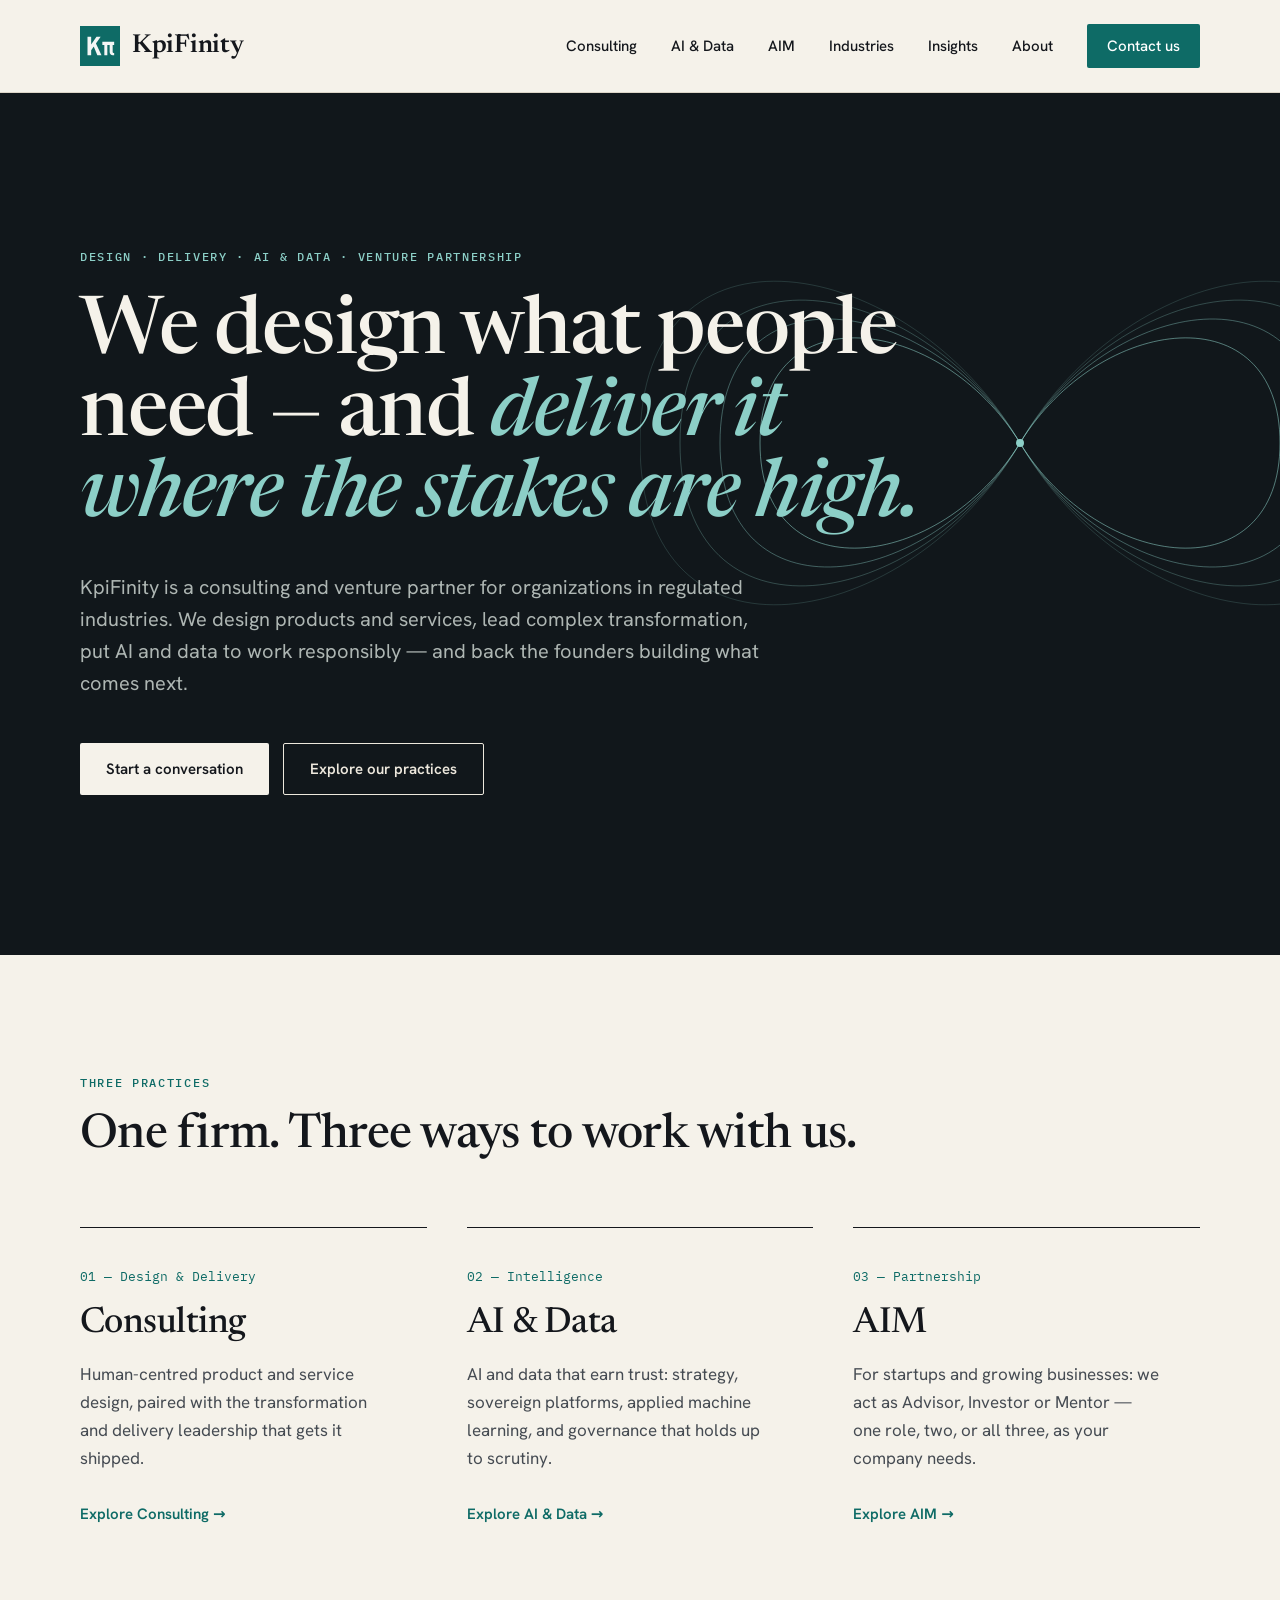
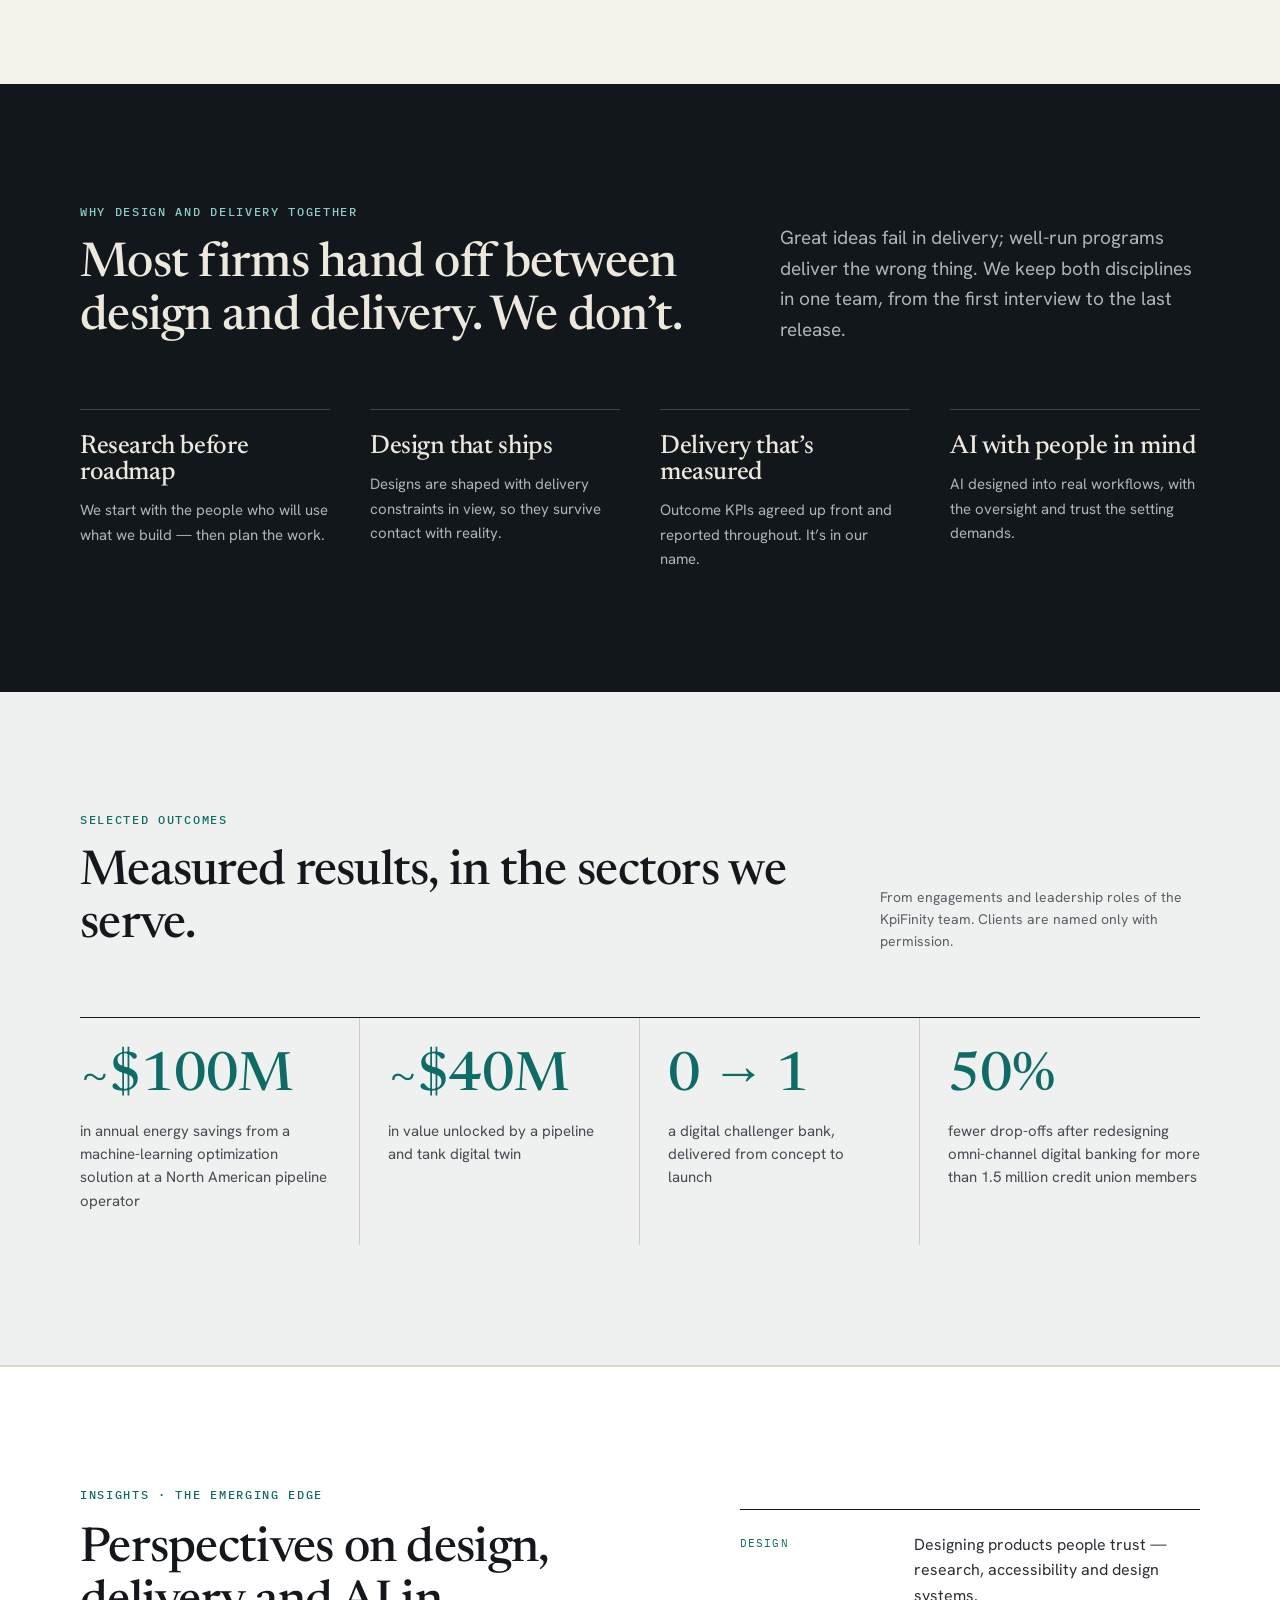
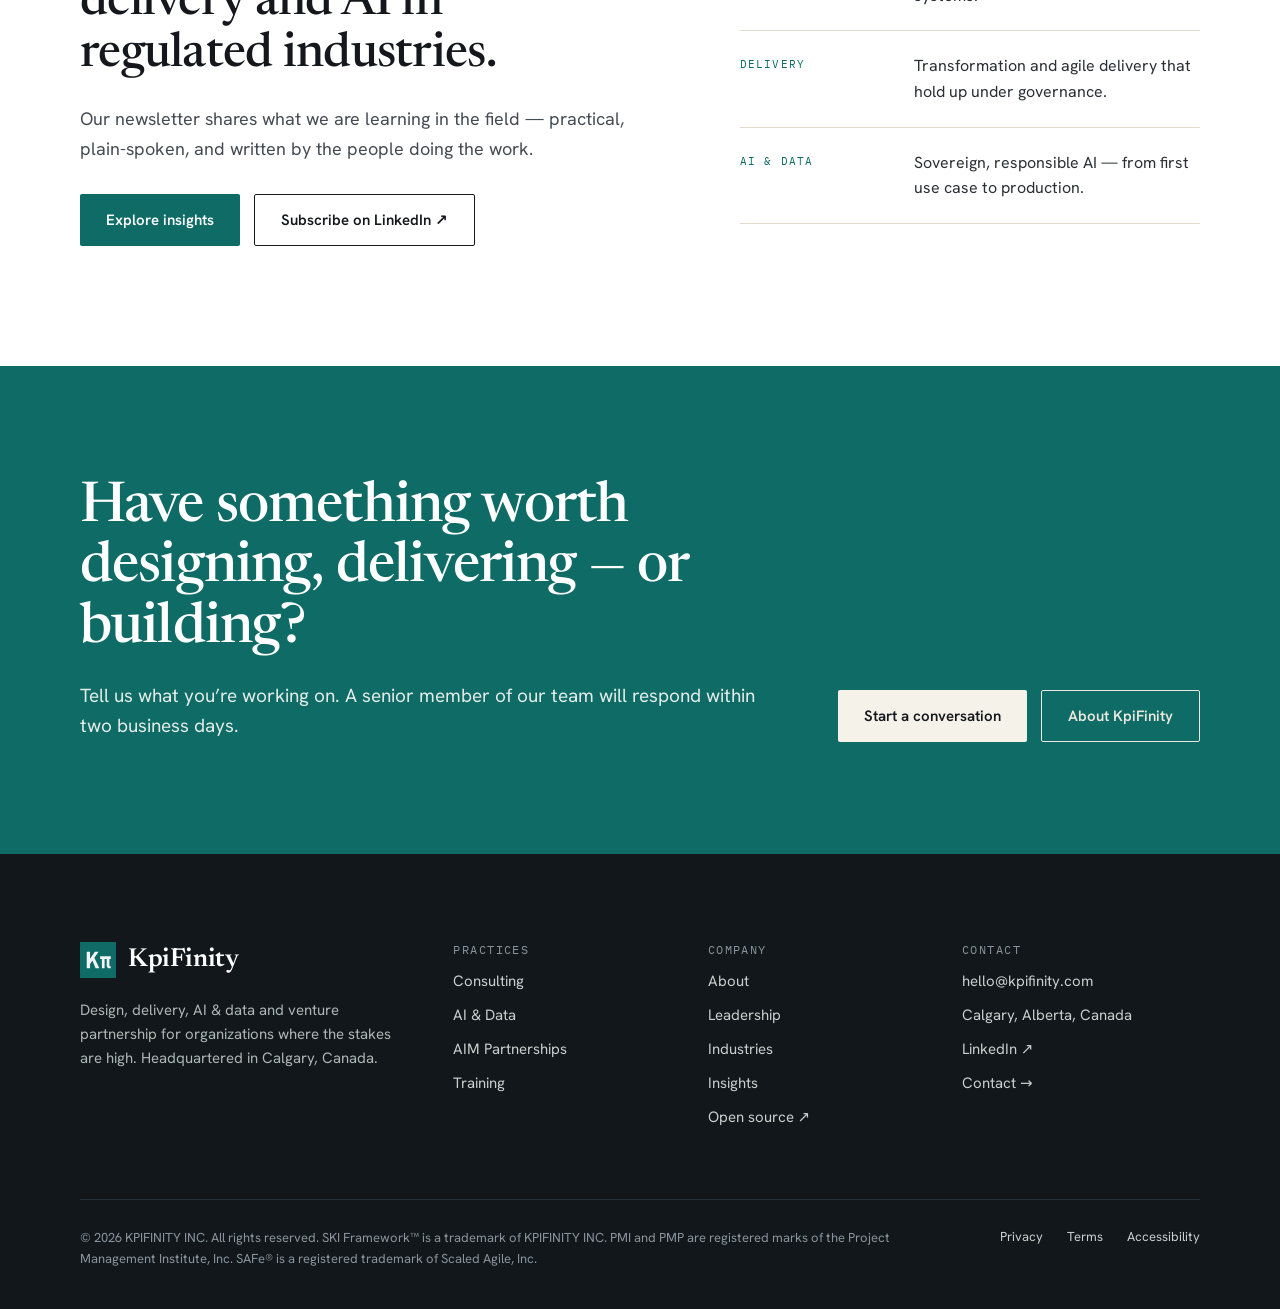
==== commit 80456d2c: "Use registered legal name KPIFINITY INC. Co-Authored-By: Claude Opus 5.5 <noreply@anthropic.com> Cla" ====
--- a/index.html
+++ b/index.html
@@ -193,7 +193,7 @@
 </div>
 </div>
 <div style="margin-top: 72px; padding-top: 28px; border-top: 1px solid #253038; display: flex; justify-content: space-between; font-size: 13px; color: #8A949A">
-<span style="width: 100%; max-width: 860px; line-height: 1.6">© 2026 KPIFinity Inc. All rights reserved. SKI Framework™ is a trademark of KPIFinity Inc. PMI and PMP are registered marks of the Project Management Institute, Inc. SAFe® is a registered trademark of Scaled Agile, Inc.</span>
+<span style="width: 100%; max-width: 860px; line-height: 1.6">© 2026 KPIFINITY INC. All rights reserved. SKI Framework™ is a trademark of KPIFINITY INC. PMI and PMP are registered marks of the Project Management Institute, Inc. SAFe® is a registered trademark of Scaled Agile, Inc.</span>
 <span style="display: flex; gap: 24px"><a href="legal.html#privacy" style="font-size: 13px">Privacy</a><a href="legal.html#terms" style="font-size: 13px">Terms</a><a href="legal.html#accessibility" style="font-size: 13px">Accessibility</a></span>
 </div>
 </div>
